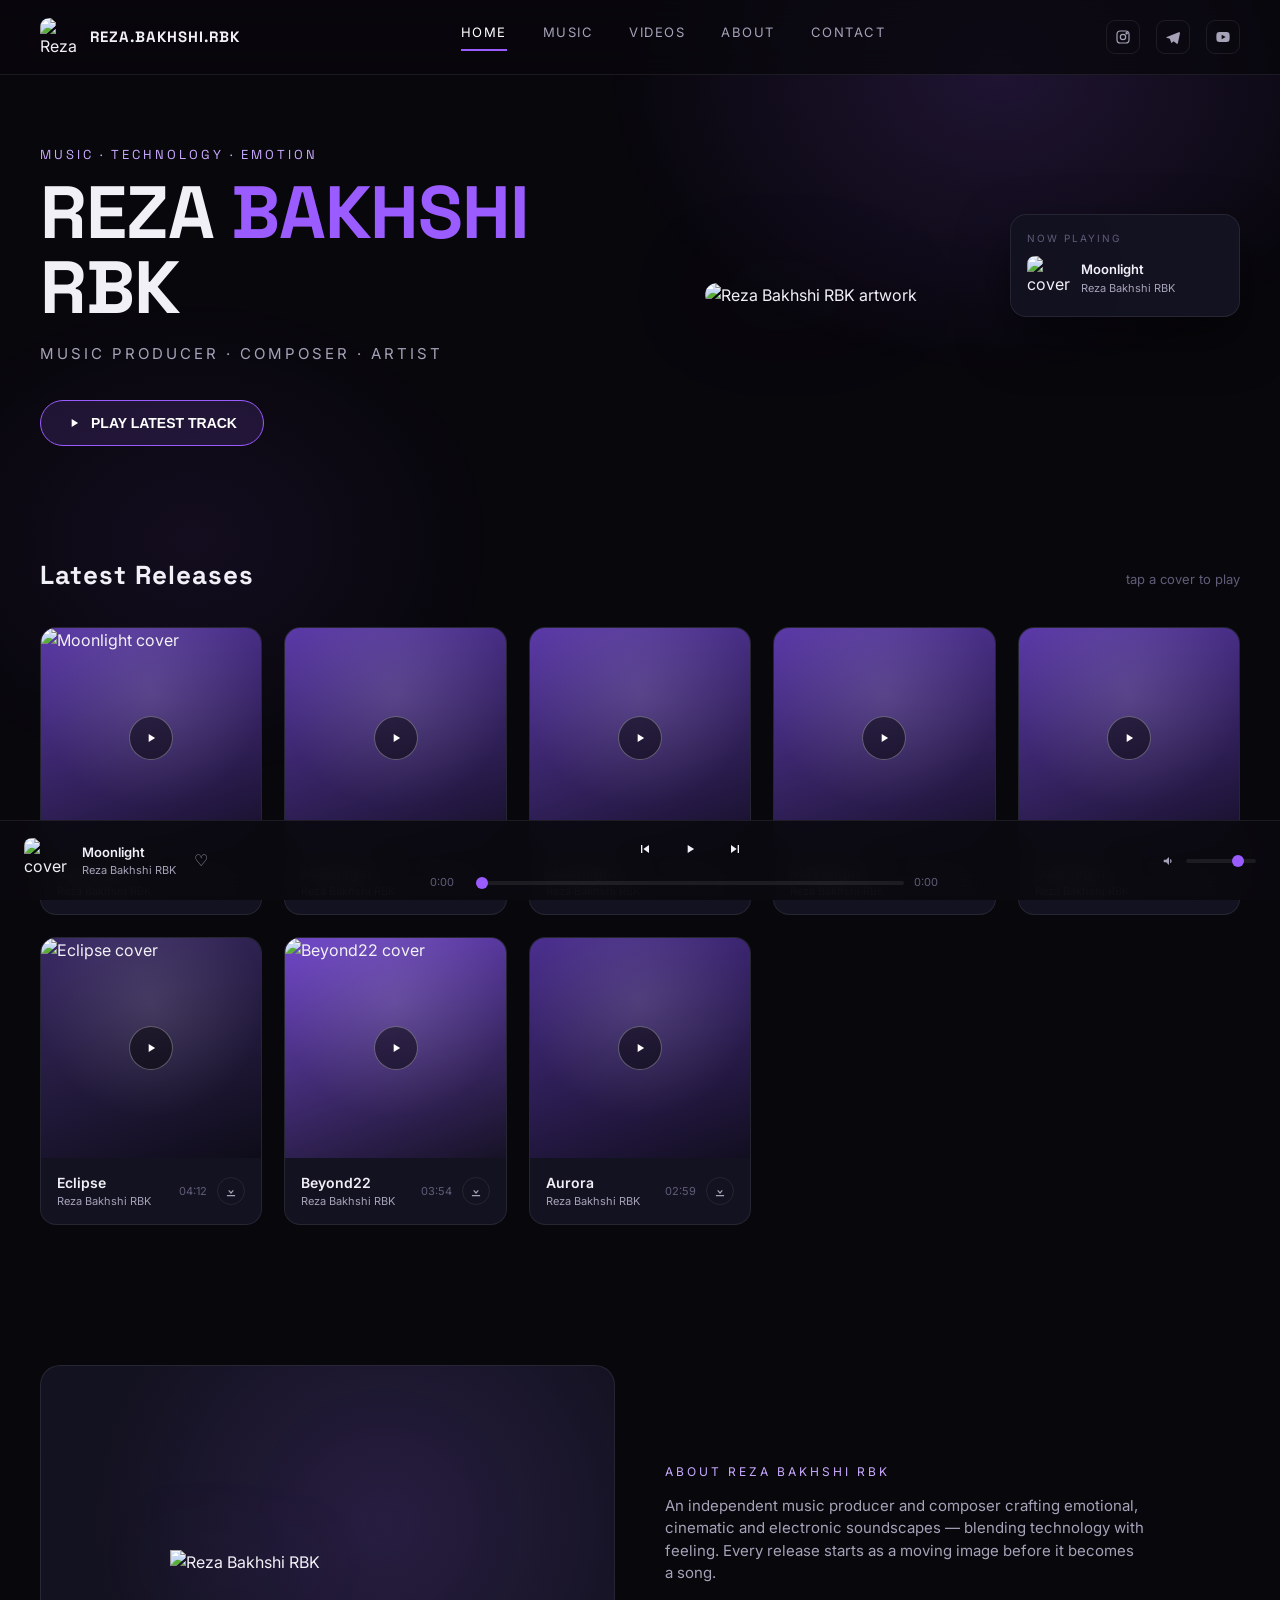
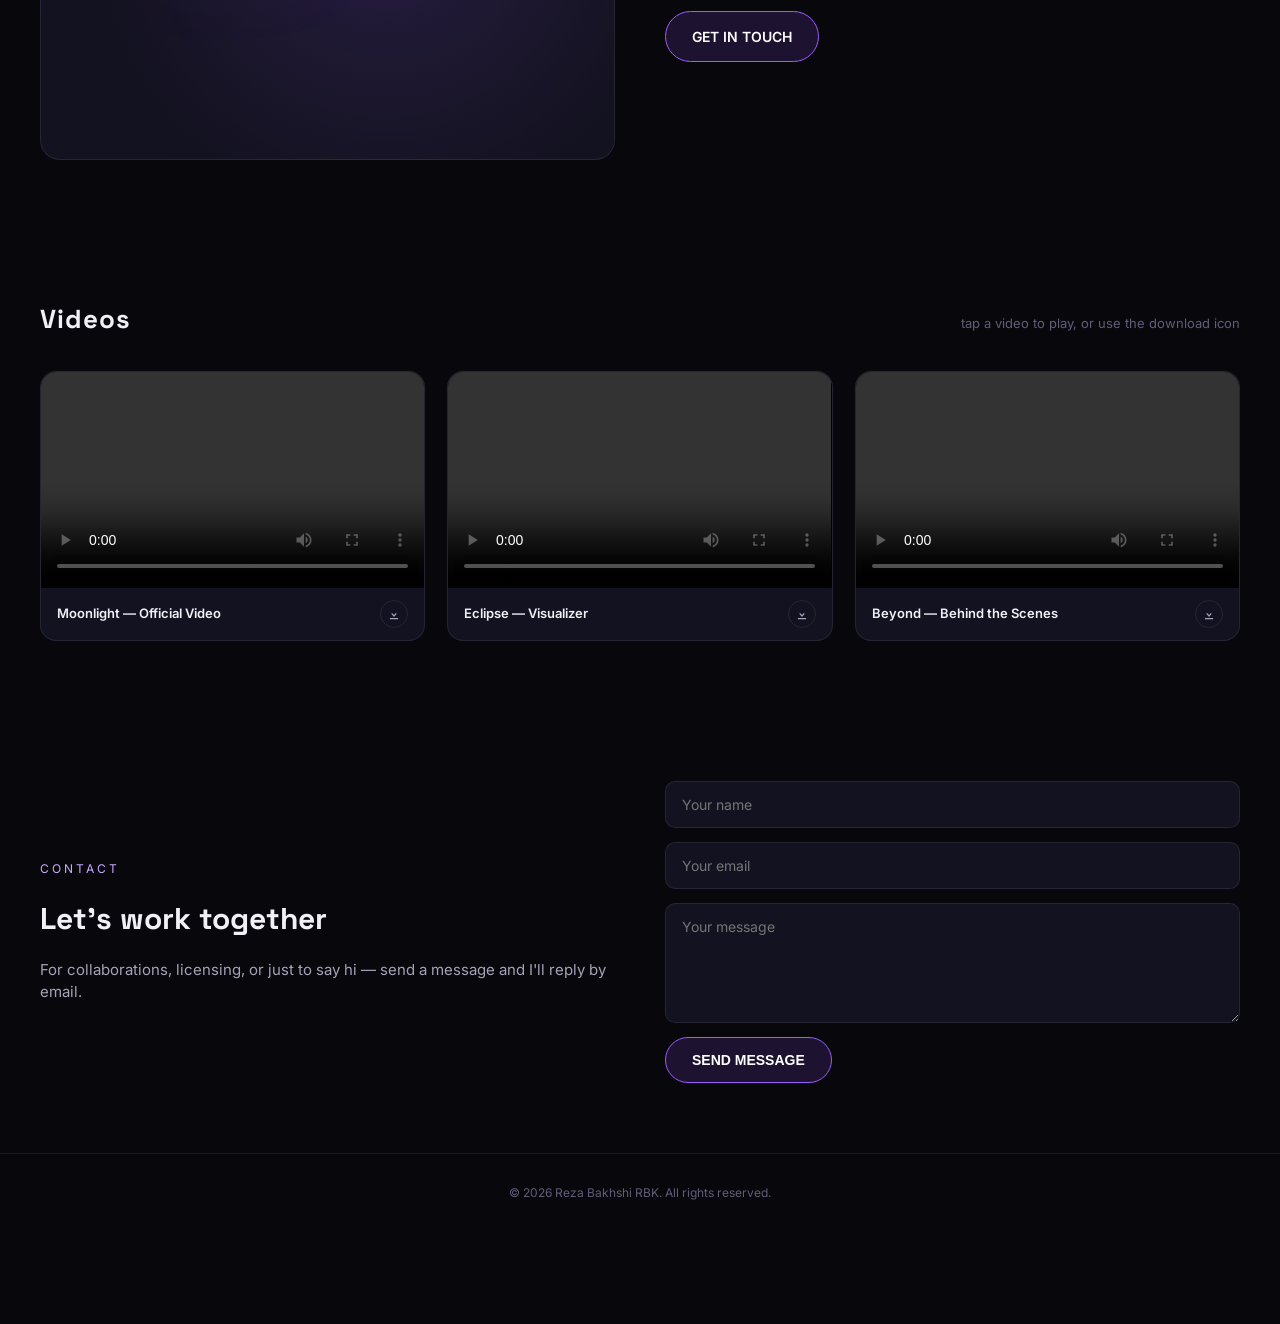
==== index.html @ dfa31e62 "Add files via upload" ====
<!DOCTYPE html>
<html lang="en">
<head>
<meta charset="UTF-8">
<meta name="viewport" content="width=device-width, initial-scale=1.0">
<title>Reza Bakhshi RBK — Music Producer</title>
<link rel="icon" href="logo.jpg">
<link rel="preconnect" href="https://fonts.googleapis.com">
<link href="https://fonts.googleapis.com/css2?family=Space+Grotesk:wght@400;500;600;700&family=Inter:wght@400;500;600&display=swap" rel="stylesheet">
<style>
  :root{
    --bg:#08070c;
    --bg-panel:#0f0e16;
    --bg-card:#131220;
    --line:rgba(255,255,255,0.08);
    --violet:#9b5cff;
    --violet-soft:#c9aaff;
    --violet-dim:rgba(155,92,255,0.15);
    --text:#f2f0f7;
    --text-dim:#a6a2b8;
    --text-faint:#615c78;
    --font-display:'Space Grotesk',sans-serif;
    --font-body:'Inter',sans-serif;
  }
  *{margin:0;padding:0;box-sizing:border-box;}
  html{scroll-behavior:smooth;}
  @media (prefers-reduced-motion: reduce){
    html{scroll-behavior:auto;}
    *{animation-duration:0.01ms !important; transition-duration:0.01ms !important;}
  }
  body{
    background:var(--bg);
    color:var(--text);
    font-family:var(--font-body);
    line-height:1.5;
    overflow-x:hidden;
    padding-bottom:92px;
  }
  a{color:inherit;text-decoration:none;}
  ::selection{background:var(--violet);color:#fff;}

  /* ambient glow background */
  .ambient{
    position:fixed;inset:0;z-index:0;pointer-events:none;
    background:
      radial-gradient(650px 500px at 78% 8%, rgba(155,92,255,0.16), transparent 60%),
      radial-gradient(500px 400px at 15% 60%, rgba(155,92,255,0.08), transparent 60%);
  }

  /* ===== NAV ===== */
  header{
    position:sticky;top:0;z-index:50;
    display:flex;align-items:center;justify-content:space-between;
    padding:18px 40px;
    background:rgba(8,7,12,0.75);
    backdrop-filter:blur(14px);
    border-bottom:1px solid var(--line);
  }
  .brand{display:flex;align-items:center;gap:12px;}
  .brand img{width:38px;height:38px;border-radius:9px;object-fit:cover;}
  .brand-name{font-family:var(--font-display);font-weight:700;letter-spacing:1px;font-size:15px;}
  nav.links{display:flex;gap:36px;}
  nav.links a{
    font-size:13px;letter-spacing:1.5px;color:var(--text-dim);
    padding-bottom:6px;border-bottom:2px solid transparent;
    transition:color .2s ease, border-color .2s ease;
  }
  nav.links a.active,nav.links a:hover{color:#fff;border-color:var(--violet);}
  .socials{display:flex;gap:16px;align-items:center;}
  .socials a{width:34px;height:34px;border:1px solid var(--line);border-radius:9px;display:flex;align-items:center;justify-content:center;color:var(--text-dim);transition:.2s;}
  .socials a:hover{color:#fff;border-color:var(--violet);background:var(--violet-dim);}
  .socials svg{width:16px;height:16px;}
  .burger{display:none;background:none;border:none;color:#fff;font-size:22px;cursor:pointer;}

  @media (max-width:900px){
    nav.links{position:fixed;top:74px;left:0;right:0;background:var(--bg-panel);flex-direction:column;gap:0;
      transform:translateY(-140%);transition:transform .3s ease;border-bottom:1px solid var(--line);}
    nav.links.open{transform:translateY(0);}
    nav.links a{padding:16px 40px;border-bottom:1px solid var(--line);width:100%;}
    .burger{display:block;}
  }

  /* ===== HERO ===== */
  .hero{
    position:relative;z-index:1;
    display:grid;grid-template-columns:1fr 1fr;gap:20px;
    padding:70px 40px 40px;
    align-items:center;
  }
  .hero-copy .eyebrow{color:var(--violet-soft);font-size:13px;letter-spacing:3px;font-family:var(--font-display);}
  .hero-copy h1{
    font-family:var(--font-display);font-weight:700;
    font-size:clamp(42px,6vw,74px);line-height:1.02;margin:10px 0 4px;
    letter-spacing:-1px;
  }
  .hero-copy h1 span{color:var(--violet);}
  .hero-copy .role{color:var(--text-dim);font-size:15px;letter-spacing:3px;margin:18px 0 34px;}
  .btn{
    display:inline-flex;align-items:center;gap:10px;
    padding:14px 26px;border-radius:999px;border:1px solid var(--violet);
    background:var(--violet-dim);color:#fff;font-weight:600;font-size:14px;
    cursor:pointer;transition:.2s;
  }
  .btn:hover{background:var(--violet);box-shadow:0 0 30px rgba(155,92,255,0.5);}
  .btn svg{width:14px;height:14px;fill:currentColor;}

  .hero-art{position:relative;display:flex;justify-content:center;align-items:center;}
  .hero-art img{
    width:min(480px,90%);border-radius:24px;filter:drop-shadow(0 0 60px rgba(155,92,255,0.25));
    animation:float 7s ease-in-out infinite;
  }
  @keyframes float{0%,100%{transform:translateY(0)}50%{transform:translateY(-14px)}}

  .now-playing{
    position:absolute;right:0;bottom:-10px;width:230px;
    background:var(--bg-card);border:1px solid var(--line);border-radius:16px;padding:16px;
    box-shadow:0 20px 50px rgba(0,0,0,0.5);
  }
  .now-playing .label{font-size:10px;letter-spacing:2px;color:var(--text-faint);margin-bottom:10px;}
  .np-row{display:flex;gap:10px;align-items:center;}
  .np-row img{width:44px;height:44px;border-radius:8px;object-fit:cover;}
  .np-title{font-size:13px;font-weight:600;}
  .np-artist{font-size:11px;color:var(--text-dim);}
  @media (max-width:900px){
    .hero{grid-template-columns:1fr;text-align:center;padding-top:40px;}
    .hero-copy .role{margin:14px auto 26px;}
    .now-playing{position:static;margin:20px auto 0;}
  }

  /* ===== SECTION HEADS ===== */
  .section{position:relative;z-index:1;padding:70px 40px;}
  .section-head{display:flex;align-items:baseline;justify-content:space-between;margin-bottom:32px;flex-wrap:wrap;gap:10px;}
  .section-head h2{font-family:var(--font-display);font-size:26px;letter-spacing:1px;}
  .section-head .sub{color:var(--text-faint);font-size:13px;}

  /* ===== RELEASES ===== */
  .track-grid{display:grid;grid-template-columns:repeat(auto-fill,minmax(220px,1fr));gap:22px;}
  .track-card{
    background:var(--bg-card);border:1px solid var(--line);border-radius:16px;overflow:hidden;
    transition:transform .25s ease,border-color .25s ease;cursor:pointer;
  }
  .track-card:hover{transform:translateY(-6px);border-color:var(--violet);}
  .track-cover{
    aspect-ratio:1/1;position:relative;display:flex;align-items:center;justify-content:center;
    background:linear-gradient(160deg,var(--cover1,#3a2a66),var(--cover2,#120f22));
  }
  .track-cover::after{content:"";position:absolute;inset:0;background:radial-gradient(circle at 50% 30%,rgba(255,255,255,0.12),transparent 60%);}
  .track-cover img{position:absolute;inset:0;width:100%;height:100%;object-fit:cover;}
  .play-dot{
    width:44px;height:44px;border-radius:50%;background:rgba(0,0,0,0.5);border:1px solid rgba(255,255,255,0.3);
    display:flex;align-items:center;justify-content:center;z-index:2;transition:.2s;
  }
  .track-card:hover .play-dot{background:var(--violet);border-color:var(--violet);}
  .play-dot svg{width:14px;height:14px;fill:#fff;}
  .track-info{padding:14px 16px;display:flex;justify-content:space-between;align-items:center;}
  .track-info .name{font-size:14px;font-weight:600;}
  .track-info .artist{font-size:11px;color:var(--text-dim);}
  .track-info .len{font-size:11px;color:var(--text-faint);}

  /* ===== ABOUT ===== */
  .about-wrap{display:grid;grid-template-columns:1fr 1fr;gap:50px;align-items:center;}
  .about-wrap .eyebrow{color:var(--violet-soft);font-size:12px;letter-spacing:3px;margin-bottom:14px;}
  .about-wrap p{color:var(--text-dim);font-size:15px;max-width:480px;margin-bottom:26px;}
  .about-art{
    aspect-ratio:16/11;border-radius:20px;
    background:radial-gradient(circle at 60% 40%,var(--violet-dim),transparent 70%),var(--bg-card);
    border:1px solid var(--line);
    display:flex;align-items:center;justify-content:center;
  }
  .about-art img{width:55%;filter:drop-shadow(0 0 40px rgba(155,92,255,0.3));}
  @media (max-width:900px){.about-wrap{grid-template-columns:1fr;}}

  /* ===== VIDEOS ===== */
  .video-grid{display:grid;grid-template-columns:repeat(auto-fill,minmax(300px,1fr));gap:22px;}
  .video-card{border:1px solid var(--line);border-radius:16px;overflow:hidden;background:var(--bg-card);}
  .video-card .frame-wrap{position:relative;aspect-ratio:16/9;background:#000;}
  .video-card video{width:100%;height:100%;display:block;}
  .video-card .vt{padding:12px 16px;font-size:13px;font-weight:600;display:flex;align-items:center;justify-content:space-between;gap:10px;}

  .dl-btn{
    flex-shrink:0;width:28px;height:28px;border-radius:50%;
    display:flex;align-items:center;justify-content:center;
    border:1px solid var(--line);color:var(--text-dim);
    transition:.2s;
  }
  .dl-btn svg{width:14px;height:14px;fill:currentColor;}
  .dl-btn:hover{color:#fff;border-color:var(--violet);background:var(--violet-dim);}

  /* ===== CONTACT ===== */
  .contact-wrap{display:grid;grid-template-columns:1fr 1fr;gap:50px;}
  .contact-wrap form{display:flex;flex-direction:column;gap:14px;}
  .contact-wrap input,.contact-wrap textarea{
    background:var(--bg-card);border:1px solid var(--line);border-radius:10px;
    padding:14px 16px;color:#fff;font-family:var(--font-body);font-size:14px;
  }
  .contact-wrap textarea{min-height:120px;resize:vertical;}
  .contact-wrap input:focus,.contact-wrap textarea:focus{outline:2px solid var(--violet);border-color:transparent;}
  .contact-side{display:flex;flex-direction:column;justify-content:center;gap:18px;}
  .contact-side .eyebrow{color:var(--violet-soft);font-size:12px;letter-spacing:3px;}
  .contact-side p{color:var(--text-dim);font-size:15px;}
  @media (max-width:900px){.contact-wrap{grid-template-columns:1fr;}}

  footer{
    position:relative;z-index:1;text-align:center;padding:30px;color:var(--text-faint);font-size:12px;
    border-top:1px solid var(--line);
  }

  /* ===== STICKY PLAYER ===== */
  .player{
    position:fixed;bottom:0;left:0;right:0;z-index:60;height:80px;
    background:rgba(10,9,15,0.9);backdrop-filter:blur(16px);
    border-top:1px solid var(--line);
    display:flex;align-items:center;gap:20px;padding:0 24px;
  }
  .player .p-track{display:flex;align-items:center;gap:12px;width:220px;flex-shrink:0;}
  .player .p-track img{width:46px;height:46px;border-radius:8px;}
  .player .p-title{font-size:13px;font-weight:600;}
  .player .p-artist{font-size:11px;color:var(--text-dim);}
  .player-heart{margin-left:6px;background:none;border:none;color:var(--text-dim);cursor:pointer;font-size:16px;}
  .player-heart.on{color:var(--violet);}

  .p-center{flex:1;display:flex;flex-direction:column;align-items:center;gap:6px;min-width:0;}
  .p-controls{display:flex;align-items:center;gap:18px;}
  .p-controls button{background:none;border:none;color:var(--text);cursor:pointer;display:flex;align-items:center;}
  .p-controls svg{width:16px;height:16px;fill:currentColor;}
  .p-play{width:38px;height:38px;border-radius:50%;background:var(--violet);display:flex;align-items:center;justify-content:center;}
  .p-play svg{width:14px;height:14px;}
  .p-seek{display:flex;align-items:center;gap:10px;width:100%;max-width:520px;}
  .p-seek span{font-size:11px;color:var(--text-faint);width:36px;}
  .p-seek input[type=range]{flex:1;}

  input[type=range]{
    -webkit-appearance:none;height:4px;background:var(--line);border-radius:2px;
  }
  input[type=range]::-webkit-slider-thumb{
    -webkit-appearance:none;width:12px;height:12px;border-radius:50%;background:var(--violet);cursor:pointer;
  }

  .p-right{display:flex;align-items:center;gap:10px;width:120px;justify-content:flex-end;flex-shrink:0;}
  .p-right svg{width:14px;height:14px;fill:var(--text-dim);}
  .p-right input[type=range]{width:70px;}

  @media (max-width:760px){
    .p-track{width:auto;}
    .p-right{display:none;}
    .p-seek{max-width:none;}
  }
</style>
</head>
<body>

<div class="ambient"></div>

<header>
  <div class="brand">
    <img src="logo.jpg" alt="Reza Bakhshi RBK logo">
    <span class="brand-name">REZA.BAKHSHI.RBK</span>
  </div>
  <nav class="links" id="navLinks">
    <a href="#home" class="active">HOME</a>
    <a href="#music">MUSIC</a>
    <a href="#videos">VIDEOS</a>
    <a href="#about">ABOUT</a>
    <a href="#contact">CONTACT</a>
  </nav>
  <div style="display:flex;align-items:center;gap:18px;">
    <div class="socials">
      <a href="https://instagram.com/reza.bakhshi.rbk" target="_blank" aria-label="Instagram">
        <svg viewBox="0 0 24 24" fill="none" stroke="currentColor" stroke-width="1.8"><rect x="3" y="3" width="18" height="18" rx="5"/><circle cx="12" cy="12" r="4"/><circle cx="17.5" cy="6.5" r="1"/></svg>
      </a>
      <a href="https://t.me/reza_bakhshi_rbk" target="_blank" aria-label="Telegram">
        <svg viewBox="0 0 24 24" fill="currentColor"><path d="M21.5 4.5 2.7 11.9c-1.1.45-1.1 1.06-.2 1.34l4.8 1.5 1.9 5.6c.2.6.6.8 1.1.4l2.6-2.2 4.7 3.5c.9.5 1.5.24 1.7-.8l3.1-14.6c.3-1.3-.5-1.9-1.4-1.6Z"/></svg>
      </a>
      <a href="https://youtube.com/@reza.bakhshi.rbk" target="_blank" aria-label="YouTube">
        <svg viewBox="0 0 24 24" fill="currentColor"><path d="M22 12s0-3.4-.4-5a3 3 0 0 0-2.1-2.1C17.9 4.5 12 4.5 12 4.5s-5.9 0-7.5.4A3 3 0 0 0 2.4 7C2 8.6 2 12 2 12s0 3.4.4 5a3 3 0 0 0 2.1 2.1c1.6.4 7.5.4 7.5.4s5.9 0 7.5-.4A3 3 0 0 0 21.6 17c.4-1.6.4-5 .4-5ZM10 15.5v-7l6 3.5Z"/></svg>
      </a>
    </div>
    <button class="burger" id="burger" aria-label="menu">☰</button>
  </div>
</header>

<section class="hero" id="home">
  <div class="hero-copy">
    <div class="eyebrow">MUSIC · TECHNOLOGY · EMOTION</div>
    <h1>REZA <span>BAKHSHI</span><br>RBK</h1>
    <div class="role">MUSIC PRODUCER · COMPOSER · ARTIST</div>
    <button class="btn" id="heroPlayBtn">
      <svg viewBox="0 0 24 24"><path d="M8 5v14l11-7z"/></svg>
      PLAY LATEST TRACK
    </button>
  </div>
  <div class="hero-art">
    <img src="logo.jpg" alt="Reza Bakhshi RBK artwork">
    <div class="now-playing">
      <div class="label">NOW PLAYING</div>
      <div class="np-row">
        <img src="logo.jpg" alt="cover">
        <div>
          <div class="np-title" id="npTitle">Moonlight</div>
          <div class="np-artist">Reza Bakhshi RBK</div>
        </div>
      </div>
    </div>
  </div>
</section>

<section class="section" id="music">
  <div class="section-head">
    <h2>Latest Releases</h2>
    <span class="sub">tap a cover to play</span>
  </div>
  <div class="track-grid" id="trackGrid"></div>
</section>

<section class="section" id="about">
  <div class="about-wrap">
    <div class="about-art"><img src="logo.jpg" alt="Reza Bakhshi RBK"></div>
    <div>
      <div class="eyebrow">ABOUT REZA BAKHSHI RBK</div>
      <p>An independent music producer and composer crafting emotional, cinematic and electronic soundscapes — blending technology with feeling. Every release starts as a moving image before it becomes a song.</p>
      <a href="#contact" class="btn">GET IN TOUCH</a>
    </div>
  </div>
</section>

<section class="section" id="videos">
  <div class="section-head">
    <h2>Videos</h2>
    <span class="sub">tap a video to play, or use the download icon</span>
  </div>
  <div class="video-grid" id="videoGrid"></div>
</section>

<section class="section" id="contact">
  <div class="contact-wrap">
    <div class="contact-side">
      <div class="eyebrow">CONTACT</div>
      <h2 style="font-family:var(--font-display);font-size:30px;">Let's work together</h2>
      <p>For collaborations, licensing, or just to say hi — send a message and I'll reply by email.</p>
    </div>
    <form action="https://formsubmit.co/YOUR-EMAIL@example.com" method="POST">
      <input type="text" name="name" placeholder="Your name" required>
      <input type="email" name="email" placeholder="Your email" required>
      <textarea name="message" placeholder="Your message" required></textarea>
      <button class="btn" type="submit" style="align-self:flex-start;">SEND MESSAGE</button>
    </form>
  </div>
</section>

<footer>© <span id="year"></span> Reza Bakhshi RBK. All rights reserved.</footer>

<!-- Sticky player -->
<div class="player">
  <div class="p-track">
    <img id="playerCover" src="logo.jpg" alt="cover">
    <div>
      <div class="p-title" id="playerTitle">Moonlight</div>
      <div class="p-artist">Reza Bakhshi RBK</div>
    </div>
    <button class="player-heart" id="heartBtn" aria-label="like">♡</button>
  </div>
  <div class="p-center">
    <div class="p-controls">
      <button id="prevBtn" aria-label="previous"><svg viewBox="0 0 24 24"><path d="M6 6h2v12H6zm3.5 6 8.5 6V6z"/></svg></button>
      <button class="p-play" id="playBtn" aria-label="play"><svg viewBox="0 0 24 24"><path d="M8 5v14l11-7z"/></svg></button>
      <button id="nextBtn" aria-label="next"><svg viewBox="0 0 24 24"><path d="M16 6h2v12h-2zM6 6l8.5 6L6 18z"/></svg></button>
    </div>
    <div class="p-seek">
      <span id="curTime">0:00</span>
      <input type="range" id="seek" value="0" min="0" max="100" step="0.1">
      <span id="durTime">0:00</span>
    </div>
  </div>
  <div class="p-right">
    <svg viewBox="0 0 24 24"><path d="M3 10v4h4l5 5V5L7 10H3zm13.5 2a4.5 4.5 0 0 0-2.5-4v8a4.5 4.5 0 0 0 2.5-4z"/></svg>
    <input type="range" id="volume" min="0" max="1" step="0.01" value="0.8">
  </div>
</div>
<audio id="audio"></audio>

<script>
document.getElementById('year').textContent = new Date().getFullYear();

/* ---- burger menu ---- */
const burger = document.getElementById('burger');
const navLinks = document.getElementById('navLinks');
burger.addEventListener('click', () => navLinks.classList.toggle('open'));
navLinks.querySelectorAll('a').forEach(a => a.addEventListener('click', () => navLinks.classList.remove('open')));

/* ---- active nav link on scroll ---- */
const sections = document.querySelectorAll('section[id]');
window.addEventListener('scroll', () => {
  let current = 'home';
  sections.forEach(sec => {
    if (window.scrollY >= sec.offsetTop - 120) current = sec.id;
  });
  navLinks.querySelectorAll('a').forEach(a => {
    a.classList.toggle('active', a.getAttribute('href') === '#' + current);
  });
});

/* =========================================================
   EDIT THIS LIST to add your own tracks.
   src: EITHER a full link (like your reza-board worker link)
   OR a relative path to a file sitting next to index.html,
   e.g. "music/moonlight.mp3" (put the actual file in a
   "music" folder beside this html file). Both work the same.
   cover: optional path to a real image for the cover, e.g.
   "covers/moonlight.jpg". Leave it out to use the color gradient.
========================================================= */
const TRACKS = [
  { title: "Moonlight", src: "music/08_Shahzadeye Beraheh pa.mp3", cover: "https://reza-board.reza-bakhshi-srbk.workers.dev/download/AgACAgQAAxkBAAOLaTEjhksjsCk5glVxAQrw31g5EfgAAhULaxtxxYlRib74xFOm1wMBAAMCAANzAAM2BA/photos/file_162.jpg", cover1:"#5b3aa8", cover2:"#150f27", duration: "03:28" },{ title: "Moonlight", src: "music/08_Shahzadeye Beraheh pa.mp3", cover: "", cover1:"#5b3aa8", cover2:"#150f27", duration: "03:28" },
	{ title: "Moonlight", src: "music/08_Shahzadeye Beraheh pa.mp3", cover: "", cover1:"#5b3aa8", cover2:"#150f27", duration: "03:28" },
	{ title: "Moonlight", src: "music/08_Shahzadeye Beraheh pa.mp3", cover: "", cover1:"#5b3aa8", cover2:"#150f27", duration: "03:28" },
	{ title: "Moonlight", src: "music/08_Shahzadeye Beraheh pa.mp3", cover: "", cover1:"#5b3aa8", cover2:"#150f27", duration: "03:28" },
  { title: "Eclipse",   src: "https://reza-board.reza-bakhshi-srbk.workers.dev/download/CQACAgQAAxkBAAPHanLqb-81w_DU-UYQrzu7ftMuedgAAi4LAAKozs1QsJvg3gP4tQo9BA/music/file_240.mp3", cover: "https://search.eitaa.com/?url=https://reza-board.reza-bakhshi-srbk.workers.dev/download/AgACAgQAAxkBAAPLanLyzLfapyzhZgE_pXgJBJXDc2sAAukOaxtkY5lTQqHhj1cFJb0BAAMCAAN4AAM9BA/photos/file_245.jpg", cover1:"#3a2a66", cover2:"#0e0c19", duration: "04:12" },
  { title: "Beyond22",    src: "music/08_Shahzadeye Beraheh pa.mp3", cover: "https://reza-board.reza-bakhshi-srbk.workers.dev/download/AgACAgQAAxkBAAOLaTEjhksjsCk5glVxAQrw31g5EfgAAhULaxtxxYlRib74xFOm1wMBAAMCAANzAAM2BA/photos/file_162.jpg", cover1:"#7047c9", cover2:"#171226", duration: "03:54" },
  { title: "Aurora",    src: "", cover: "", cover1:"#4b2f8f", cover2:"#120e20", duration: "02:59" }
];

/* =========================================================
   EDIT THIS LIST to add your own videos.
   src: EITHER a full link (like your reza-board worker link)
   OR a relative path to a file sitting next to index.html,
   e.g. "videos/moonlight.mp4" (put the actual file in a
   "videos" folder beside this html file). Both work the same.
========================================================= */
const VIDEOS = [
  { title: "Moonlight — Official Video", src: "https://reza-board.reza-bakhshi-srbk.workers.dev/download/BAACAgQAAxkBAAPJanLq_md-qObN8ifFPvADmZO3hKoAAr0LAAJlzXxTrU8jU9wDOmg9BA/videos/file_242.mp4" },
  { title: "Eclipse — Visualizer", src: "" },
  { title: "Beyond — Behind the Scenes", src: "" }
];

/* ---- render track grid ---- */
const trackGrid = document.getElementById('trackGrid');
TRACKS.forEach((t, i) => {
  const card = document.createElement('div');
  card.className = 'track-card';
  card.style.setProperty('--cover1', t.cover1);
  card.style.setProperty('--cover2', t.cover2);
  card.innerHTML = `
    <div class="track-cover">
      ${t.cover ? `<img src="${t.cover}" alt="${t.title} cover">` : ''}
      <div class="play-dot"><svg viewBox="0 0 24 24"><path d="M8 5v14l11-7z"/></svg></div>
    </div>
    <div class="track-info">
      <div>
        <div class="name">${t.title}</div>
        <div class="artist">Reza Bakhshi RBK</div>
      </div>
      <div style="display:flex;align-items:center;gap:10px;">
        <div class="len">${t.duration}</div>
        <a class="dl-btn" href="${t.src}" download title="Download" aria-label="Download ${t.title}">
          <svg viewBox="0 0 24 24"><path d="M12 3v10.6l3.3-3.3 1.4 1.4L12 17l-4.7-5.3 1.4-1.4 3.3 3.3V3zM5 19h14v2H5z"/></svg>
        </a>
      </div>
    </div>`;
  card.querySelector('.track-cover').addEventListener('click', () => playTrack(i));
  card.querySelector('.dl-btn').addEventListener('click', e => e.stopPropagation());
  trackGrid.appendChild(card);
});

/* ---- render video grid ---- */
const videoGrid = document.getElementById('videoGrid');
VIDEOS.forEach(v => {
  const card = document.createElement('div');
  card.className = 'video-card';
  card.innerHTML = `
    <div class="frame-wrap">
      <video src="${v.src}" controls preload="metadata"></video>
    </div>
    <div class="vt">
      <span>${v.title}</span>
      <a class="dl-btn" href="${v.src}" download title="Download" aria-label="Download ${v.title}">
        <svg viewBox="0 0 24 24"><path d="M12 3v10.6l3.3-3.3 1.4 1.4L12 17l-4.7-5.3 1.4-1.4 3.3 3.3V3zM5 19h14v2H5z"/></svg>
      </a>
    </div>`;
  videoGrid.appendChild(card);
});

/* ---- player logic ---- */
const audio = document.getElementById('audio');
const playBtn = document.getElementById('playBtn');
const heroPlayBtn = document.getElementById('heroPlayBtn');
const seek = document.getElementById('seek');
const curTime = document.getElementById('curTime');
const durTime = document.getElementById('durTime');
const volume = document.getElementById('volume');
const heartBtn = document.getElementById('heartBtn');
let current = 0;
let liked = false;

function fmt(s){
  if (!isFinite(s)) return "0:00";
  const m = Math.floor(s/60), sec = Math.floor(s%60);
  return m + ":" + String(sec).padStart(2,'0');
}

function playTrack(i){
  current = i;
  const t = TRACKS[i];
  document.getElementById('playerTitle').textContent = t.title;
  document.getElementById('npTitle').textContent = t.title;
  if (t.src){
    audio.src = t.src;
    audio.play().catch(()=>{});
    setPlayIcon(true);
  } else {
    setPlayIcon(false);
    alert("این آهنگ هنوز فایل ندارد. یک فایل mp3 به پوشه tracks اضافه کن و مسیرش را در لیست TRACKS داخل کد بنویس.");
  }
}

function setPlayIcon(isPlaying){
  playBtn.innerHTML = isPlaying
    ? '<svg viewBox="0 0 24 24"><path d="M6 5h4v14H6zm8 0h4v14h-4z"/></svg>'
    : '<svg viewBox="0 0 24 24"><path d="M8 5v14l11-7z"/></svg>';
}

playBtn.addEventListener('click', () => {
  if (!audio.src){ playTrack(current); return; }
  if (audio.paused){ audio.play(); setPlayIcon(true); }
  else { audio.pause(); setPlayIcon(false); }
});

heroPlayBtn.addEventListener('click', () => playTrack(0));

document.getElementById('nextBtn').addEventListener('click', () => playTrack((current+1) % TRACKS.length));
document.getElementById('prevBtn').addEventListener('click', () => playTrack((current-1+TRACKS.length) % TRACKS.length));

audio.addEventListener('timeupdate', () => {
  if (!audio.duration) return;
  seek.value = (audio.currentTime / audio.duration) * 100;
  curTime.textContent = fmt(audio.currentTime);
  durTime.textContent = fmt(audio.duration);
});
seek.addEventListener('input', () => {
  if (audio.duration) audio.currentTime = (seek.value/100) * audio.duration;
});
volume.addEventListener('input', () => audio.volume = volume.value);
audio.volume = 0.8;

heartBtn.addEventListener('click', () => {
  liked = !liked;
  heartBtn.textContent = liked ? '♥' : '♡';
  heartBtn.classList.toggle('on', liked);
});
</script>
</body>
</html>
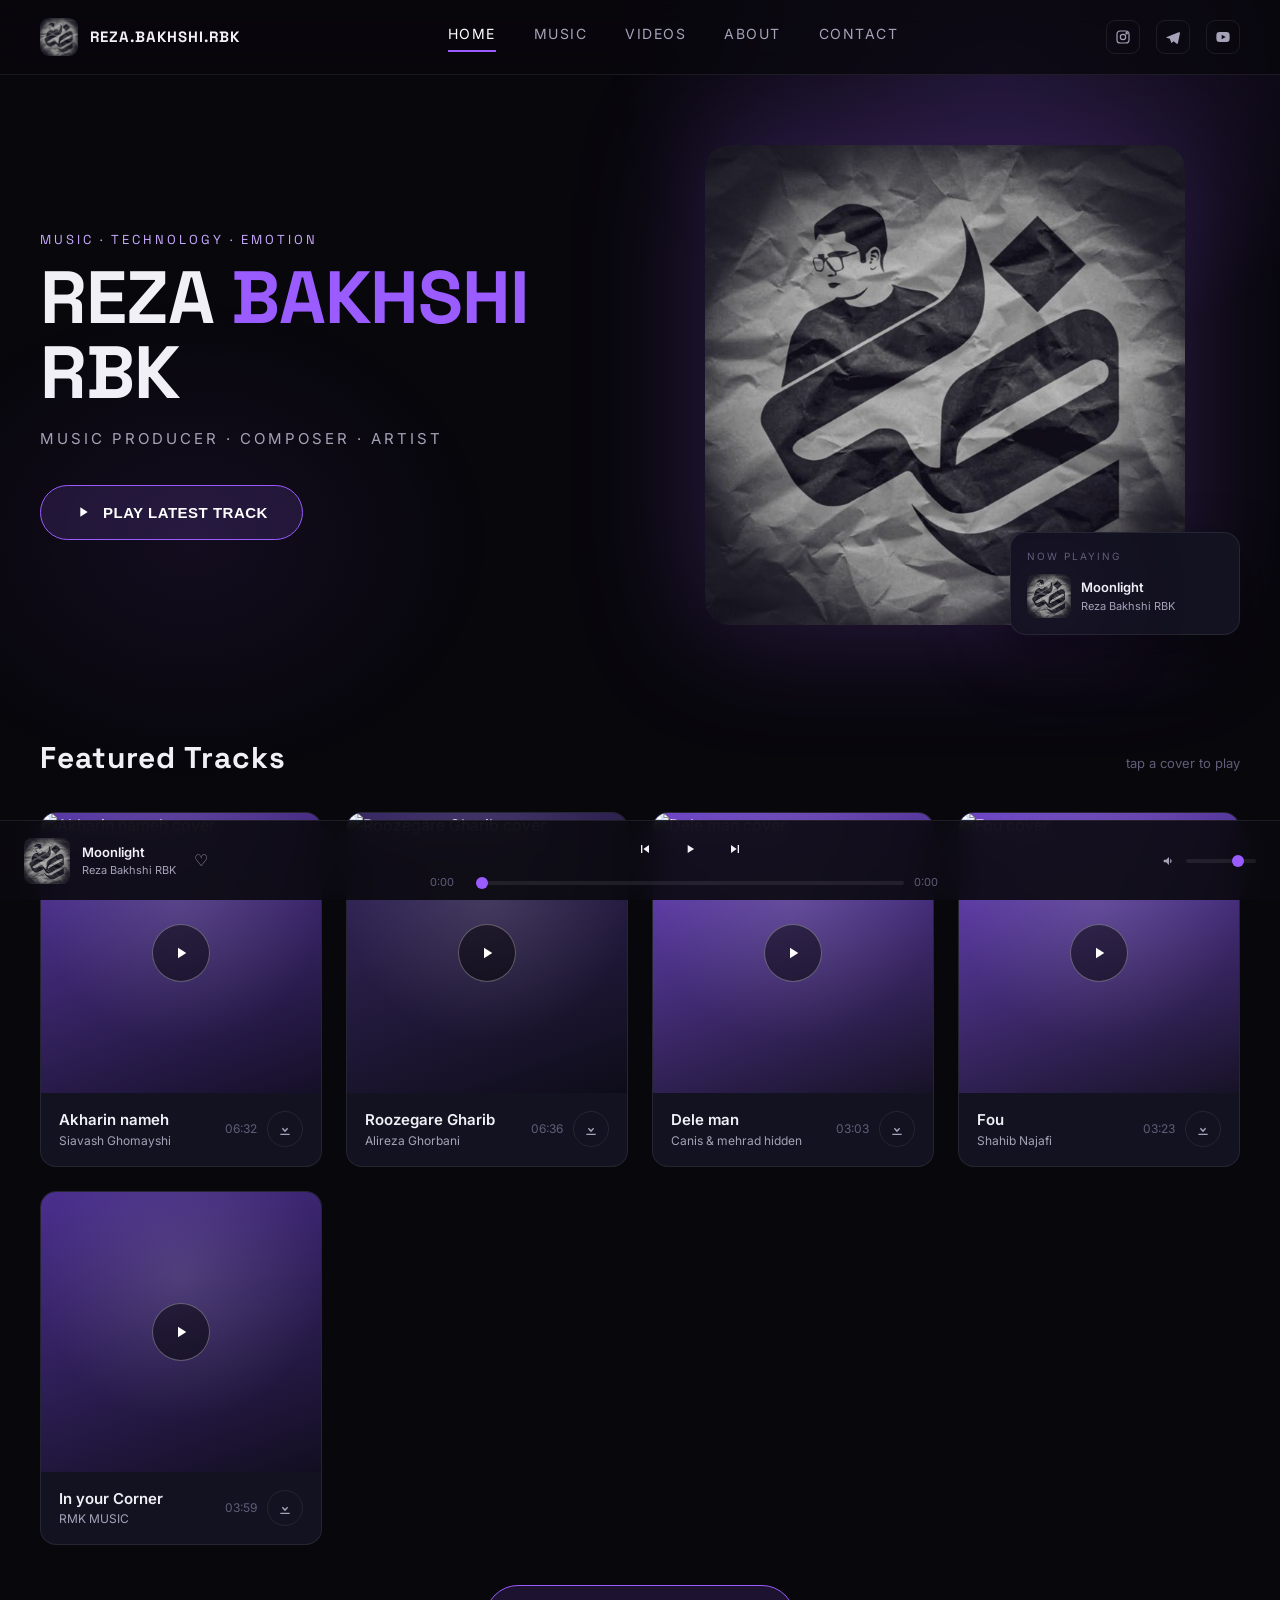
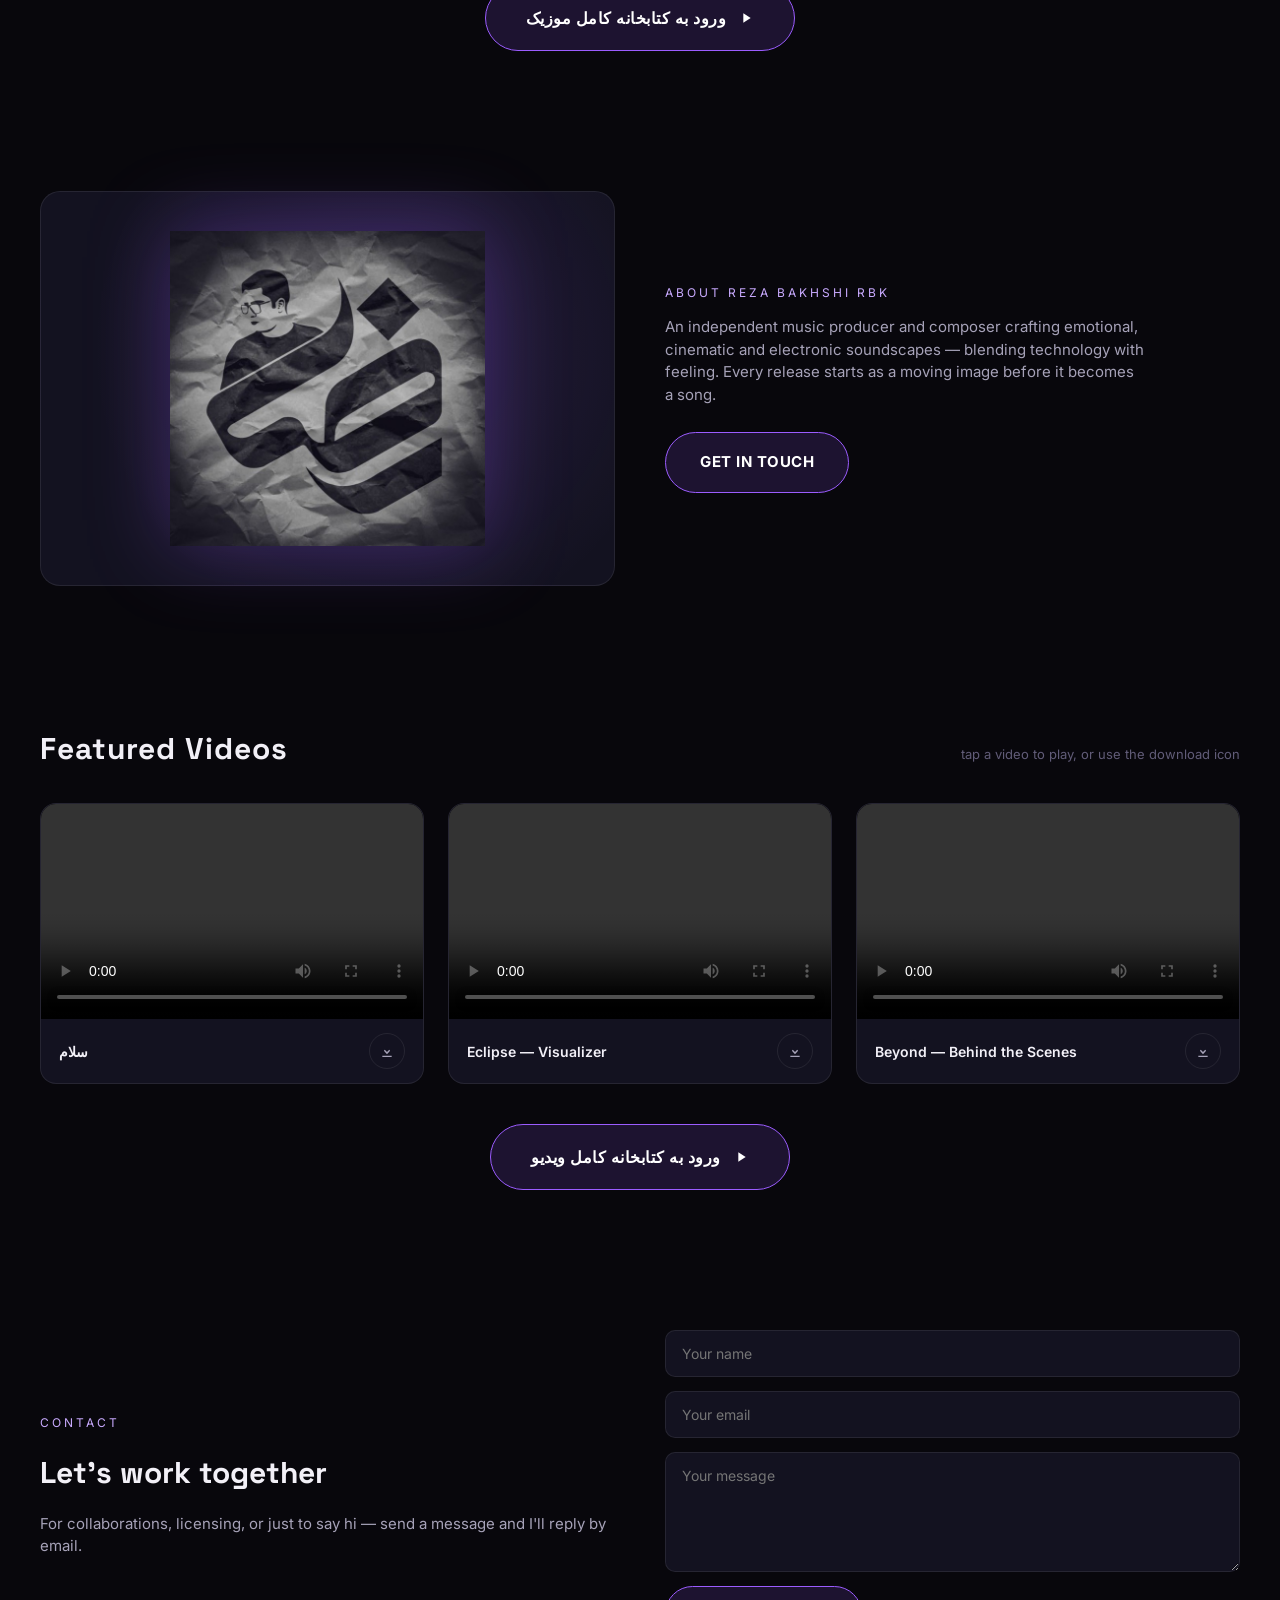
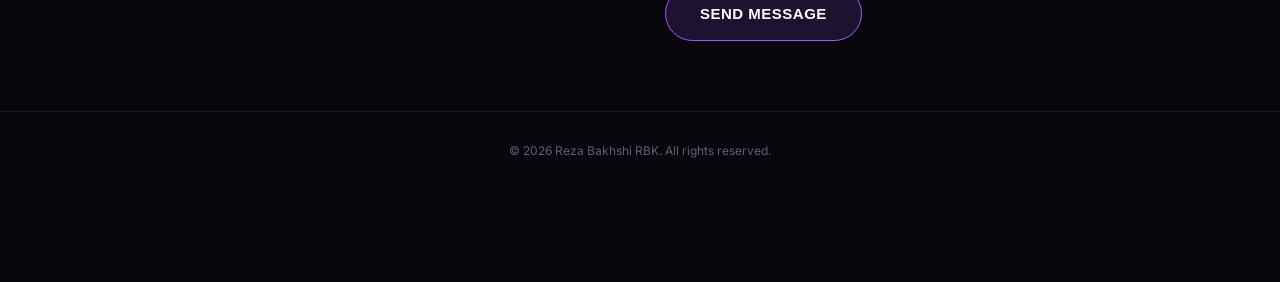
==== commit 6a87a8d0: "Add files via upload" ====
--- a/index.html
+++ b/index.html
@@ -5,247 +5,9 @@
 <meta name="viewport" content="width=device-width, initial-scale=1.0">
 <title>Reza Bakhshi RBK — Music Producer</title>
 <link rel="icon" href="logo.jpg">
+<link rel="stylesheet" href="style.css">
 <link rel="preconnect" href="https://fonts.googleapis.com">
 <link href="https://fonts.googleapis.com/css2?family=Space+Grotesk:wght@400;500;600;700&family=Inter:wght@400;500;600&display=swap" rel="stylesheet">
-<style>
-  :root{
-    --bg:#08070c;
-    --bg-panel:#0f0e16;
-    --bg-card:#131220;
-    --line:rgba(255,255,255,0.08);
-    --violet:#9b5cff;
-    --violet-soft:#c9aaff;
-    --violet-dim:rgba(155,92,255,0.15);
-    --text:#f2f0f7;
-    --text-dim:#a6a2b8;
-    --text-faint:#615c78;
-    --font-display:'Space Grotesk',sans-serif;
-    --font-body:'Inter',sans-serif;
-  }
-  *{margin:0;padding:0;box-sizing:border-box;}
-  html{scroll-behavior:smooth;}
-  @media (prefers-reduced-motion: reduce){
-    html{scroll-behavior:auto;}
-    *{animation-duration:0.01ms !important; transition-duration:0.01ms !important;}
-  }
-  body{
-    background:var(--bg);
-    color:var(--text);
-    font-family:var(--font-body);
-    line-height:1.5;
-    overflow-x:hidden;
-    padding-bottom:92px;
-  }
-  a{color:inherit;text-decoration:none;}
-  ::selection{background:var(--violet);color:#fff;}
-
-  /* ambient glow background */
-  .ambient{
-    position:fixed;inset:0;z-index:0;pointer-events:none;
-    background:
-      radial-gradient(650px 500px at 78% 8%, rgba(155,92,255,0.16), transparent 60%),
-      radial-gradient(500px 400px at 15% 60%, rgba(155,92,255,0.08), transparent 60%);
-  }
-
-  /* ===== NAV ===== */
-  header{
-    position:sticky;top:0;z-index:50;
-    display:flex;align-items:center;justify-content:space-between;
-    padding:18px 40px;
-    background:rgba(8,7,12,0.75);
-    backdrop-filter:blur(14px);
-    border-bottom:1px solid var(--line);
-  }
-  .brand{display:flex;align-items:center;gap:12px;}
-  .brand img{width:38px;height:38px;border-radius:9px;object-fit:cover;}
-  .brand-name{font-family:var(--font-display);font-weight:700;letter-spacing:1px;font-size:15px;}
-  nav.links{display:flex;gap:36px;}
-  nav.links a{
-    font-size:13px;letter-spacing:1.5px;color:var(--text-dim);
-    padding-bottom:6px;border-bottom:2px solid transparent;
-    transition:color .2s ease, border-color .2s ease;
-  }
-  nav.links a.active,nav.links a:hover{color:#fff;border-color:var(--violet);}
-  .socials{display:flex;gap:16px;align-items:center;}
-  .socials a{width:34px;height:34px;border:1px solid var(--line);border-radius:9px;display:flex;align-items:center;justify-content:center;color:var(--text-dim);transition:.2s;}
-  .socials a:hover{color:#fff;border-color:var(--violet);background:var(--violet-dim);}
-  .socials svg{width:16px;height:16px;}
-  .burger{display:none;background:none;border:none;color:#fff;font-size:22px;cursor:pointer;}
-
-  @media (max-width:900px){
-    nav.links{position:fixed;top:74px;left:0;right:0;background:var(--bg-panel);flex-direction:column;gap:0;
-      transform:translateY(-140%);transition:transform .3s ease;border-bottom:1px solid var(--line);}
-    nav.links.open{transform:translateY(0);}
-    nav.links a{padding:16px 40px;border-bottom:1px solid var(--line);width:100%;}
-    .burger{display:block;}
-  }
-
-  /* ===== HERO ===== */
-  .hero{
-    position:relative;z-index:1;
-    display:grid;grid-template-columns:1fr 1fr;gap:20px;
-    padding:70px 40px 40px;
-    align-items:center;
-  }
-  .hero-copy .eyebrow{color:var(--violet-soft);font-size:13px;letter-spacing:3px;font-family:var(--font-display);}
-  .hero-copy h1{
-    font-family:var(--font-display);font-weight:700;
-    font-size:clamp(42px,6vw,74px);line-height:1.02;margin:10px 0 4px;
-    letter-spacing:-1px;
-  }
-  .hero-copy h1 span{color:var(--violet);}
-  .hero-copy .role{color:var(--text-dim);font-size:15px;letter-spacing:3px;margin:18px 0 34px;}
-  .btn{
-    display:inline-flex;align-items:center;gap:10px;
-    padding:14px 26px;border-radius:999px;border:1px solid var(--violet);
-    background:var(--violet-dim);color:#fff;font-weight:600;font-size:14px;
-    cursor:pointer;transition:.2s;
-  }
-  .btn:hover{background:var(--violet);box-shadow:0 0 30px rgba(155,92,255,0.5);}
-  .btn svg{width:14px;height:14px;fill:currentColor;}
-
-  .hero-art{position:relative;display:flex;justify-content:center;align-items:center;}
-  .hero-art img{
-    width:min(480px,90%);border-radius:24px;filter:drop-shadow(0 0 60px rgba(155,92,255,0.25));
-    animation:float 7s ease-in-out infinite;
-  }
-  @keyframes float{0%,100%{transform:translateY(0)}50%{transform:translateY(-14px)}}
-
-  .now-playing{
-    position:absolute;right:0;bottom:-10px;width:230px;
-    background:var(--bg-card);border:1px solid var(--line);border-radius:16px;padding:16px;
-    box-shadow:0 20px 50px rgba(0,0,0,0.5);
-  }
-  .now-playing .label{font-size:10px;letter-spacing:2px;color:var(--text-faint);margin-bottom:10px;}
-  .np-row{display:flex;gap:10px;align-items:center;}
-  .np-row img{width:44px;height:44px;border-radius:8px;object-fit:cover;}
-  .np-title{font-size:13px;font-weight:600;}
-  .np-artist{font-size:11px;color:var(--text-dim);}
-  @media (max-width:900px){
-    .hero{grid-template-columns:1fr;text-align:center;padding-top:40px;}
-    .hero-copy .role{margin:14px auto 26px;}
-    .now-playing{position:static;margin:20px auto 0;}
-  }
-
-  /* ===== SECTION HEADS ===== */
-  .section{position:relative;z-index:1;padding:70px 40px;}
-  .section-head{display:flex;align-items:baseline;justify-content:space-between;margin-bottom:32px;flex-wrap:wrap;gap:10px;}
-  .section-head h2{font-family:var(--font-display);font-size:26px;letter-spacing:1px;}
-  .section-head .sub{color:var(--text-faint);font-size:13px;}
-
-  /* ===== RELEASES ===== */
-  .track-grid{display:grid;grid-template-columns:repeat(auto-fill,minmax(220px,1fr));gap:22px;}
-  .track-card{
-    background:var(--bg-card);border:1px solid var(--line);border-radius:16px;overflow:hidden;
-    transition:transform .25s ease,border-color .25s ease;cursor:pointer;
-  }
-  .track-card:hover{transform:translateY(-6px);border-color:var(--violet);}
-  .track-cover{
-    aspect-ratio:1/1;position:relative;display:flex;align-items:center;justify-content:center;
-    background:linear-gradient(160deg,var(--cover1,#3a2a66),var(--cover2,#120f22));
-  }
-  .track-cover::after{content:"";position:absolute;inset:0;background:radial-gradient(circle at 50% 30%,rgba(255,255,255,0.12),transparent 60%);}
-  .track-cover img{position:absolute;inset:0;width:100%;height:100%;object-fit:cover;}
-  .play-dot{
-    width:44px;height:44px;border-radius:50%;background:rgba(0,0,0,0.5);border:1px solid rgba(255,255,255,0.3);
-    display:flex;align-items:center;justify-content:center;z-index:2;transition:.2s;
-  }
-  .track-card:hover .play-dot{background:var(--violet);border-color:var(--violet);}
-  .play-dot svg{width:14px;height:14px;fill:#fff;}
-  .track-info{padding:14px 16px;display:flex;justify-content:space-between;align-items:center;}
-  .track-info .name{font-size:14px;font-weight:600;}
-  .track-info .artist{font-size:11px;color:var(--text-dim);}
-  .track-info .len{font-size:11px;color:var(--text-faint);}
-
-  /* ===== ABOUT ===== */
-  .about-wrap{display:grid;grid-template-columns:1fr 1fr;gap:50px;align-items:center;}
-  .about-wrap .eyebrow{color:var(--violet-soft);font-size:12px;letter-spacing:3px;margin-bottom:14px;}
-  .about-wrap p{color:var(--text-dim);font-size:15px;max-width:480px;margin-bottom:26px;}
-  .about-art{
-    aspect-ratio:16/11;border-radius:20px;
-    background:radial-gradient(circle at 60% 40%,var(--violet-dim),transparent 70%),var(--bg-card);
-    border:1px solid var(--line);
-    display:flex;align-items:center;justify-content:center;
-  }
-  .about-art img{width:55%;filter:drop-shadow(0 0 40px rgba(155,92,255,0.3));}
-  @media (max-width:900px){.about-wrap{grid-template-columns:1fr;}}
-
-  /* ===== VIDEOS ===== */
-  .video-grid{display:grid;grid-template-columns:repeat(auto-fill,minmax(300px,1fr));gap:22px;}
-  .video-card{border:1px solid var(--line);border-radius:16px;overflow:hidden;background:var(--bg-card);}
-  .video-card .frame-wrap{position:relative;aspect-ratio:16/9;background:#000;}
-  .video-card video{width:100%;height:100%;display:block;}
-  .video-card .vt{padding:12px 16px;font-size:13px;font-weight:600;display:flex;align-items:center;justify-content:space-between;gap:10px;}
-
-  .dl-btn{
-    flex-shrink:0;width:28px;height:28px;border-radius:50%;
-    display:flex;align-items:center;justify-content:center;
-    border:1px solid var(--line);color:var(--text-dim);
-    transition:.2s;
-  }
-  .dl-btn svg{width:14px;height:14px;fill:currentColor;}
-  .dl-btn:hover{color:#fff;border-color:var(--violet);background:var(--violet-dim);}
-
-  /* ===== CONTACT ===== */
-  .contact-wrap{display:grid;grid-template-columns:1fr 1fr;gap:50px;}
-  .contact-wrap form{display:flex;flex-direction:column;gap:14px;}
-  .contact-wrap input,.contact-wrap textarea{
-    background:var(--bg-card);border:1px solid var(--line);border-radius:10px;
-    padding:14px 16px;color:#fff;font-family:var(--font-body);font-size:14px;
-  }
-  .contact-wrap textarea{min-height:120px;resize:vertical;}
-  .contact-wrap input:focus,.contact-wrap textarea:focus{outline:2px solid var(--violet);border-color:transparent;}
-  .contact-side{display:flex;flex-direction:column;justify-content:center;gap:18px;}
-  .contact-side .eyebrow{color:var(--violet-soft);font-size:12px;letter-spacing:3px;}
-  .contact-side p{color:var(--text-dim);font-size:15px;}
-  @media (max-width:900px){.contact-wrap{grid-template-columns:1fr;}}
-
-  footer{
-    position:relative;z-index:1;text-align:center;padding:30px;color:var(--text-faint);font-size:12px;
-    border-top:1px solid var(--line);
-  }
-
-  /* ===== STICKY PLAYER ===== */
-  .player{
-    position:fixed;bottom:0;left:0;right:0;z-index:60;height:80px;
-    background:rgba(10,9,15,0.9);backdrop-filter:blur(16px);
-    border-top:1px solid var(--line);
-    display:flex;align-items:center;gap:20px;padding:0 24px;
-  }
-  .player .p-track{display:flex;align-items:center;gap:12px;width:220px;flex-shrink:0;}
-  .player .p-track img{width:46px;height:46px;border-radius:8px;}
-  .player .p-title{font-size:13px;font-weight:600;}
-  .player .p-artist{font-size:11px;color:var(--text-dim);}
-  .player-heart{margin-left:6px;background:none;border:none;color:var(--text-dim);cursor:pointer;font-size:16px;}
-  .player-heart.on{color:var(--violet);}
-
-  .p-center{flex:1;display:flex;flex-direction:column;align-items:center;gap:6px;min-width:0;}
-  .p-controls{display:flex;align-items:center;gap:18px;}
-  .p-controls button{background:none;border:none;color:var(--text);cursor:pointer;display:flex;align-items:center;}
-  .p-controls svg{width:16px;height:16px;fill:currentColor;}
-  .p-play{width:38px;height:38px;border-radius:50%;background:var(--violet);display:flex;align-items:center;justify-content:center;}
-  .p-play svg{width:14px;height:14px;}
-  .p-seek{display:flex;align-items:center;gap:10px;width:100%;max-width:520px;}
-  .p-seek span{font-size:11px;color:var(--text-faint);width:36px;}
-  .p-seek input[type=range]{flex:1;}
-
-  input[type=range]{
-    -webkit-appearance:none;height:4px;background:var(--line);border-radius:2px;
-  }
-  input[type=range]::-webkit-slider-thumb{
-    -webkit-appearance:none;width:12px;height:12px;border-radius:50%;background:var(--violet);cursor:pointer;
-  }
-
-  .p-right{display:flex;align-items:center;gap:10px;width:120px;justify-content:flex-end;flex-shrink:0;}
-  .p-right svg{width:14px;height:14px;fill:var(--text-dim);}
-  .p-right input[type=range]{width:70px;}
-
-  @media (max-width:760px){
-    .p-track{width:auto;}
-    .p-right{display:none;}
-    .p-seek{max-width:none;}
-  }
-</style>
 </head>
 <body>
 
@@ -258,10 +20,21 @@
   </div>
   <nav class="links" id="navLinks">
     <a href="#home" class="active">HOME</a>
-    <a href="#music">MUSIC</a>
-    <a href="#videos">VIDEOS</a>
+    <a href="music.html">MUSIC</a>
+    <a href="videos.html">VIDEOS</a>
     <a href="#about">ABOUT</a>
     <a href="#contact">CONTACT</a>
+    <div class="mobile-socials">
+      <a href="https://instagram.com/reza.bakhshi.rbk" target="_blank" aria-label="Instagram">
+        <svg viewBox="0 0 24 24" fill="none" stroke="currentColor" stroke-width="1.8" width="20" height="20"><rect x="3" y="3" width="18" height="18" rx="5"/><circle cx="12" cy="12" r="4"/><circle cx="17.5" cy="6.5" r="1"/></svg>
+      </a>
+      <a href="https://t.me/reza_bakhshi_rbk" target="_blank" aria-label="Telegram">
+        <svg viewBox="0 0 24 24" fill="currentColor" width="20" height="20"><path d="M21.5 4.5 2.7 11.9c-1.1.45-1.1 1.06-.2 1.34l4.8 1.5 1.9 5.6c.2.6.6.8 1.1.4l2.6-2.2 4.7 3.5c.9.5 1.5.24 1.7-.8l3.1-14.6c.3-1.3-.5-1.9-1.4-1.6Z"/></svg>
+      </a>
+      <a href="https://youtube.com/@reza.bakhshi.rbk" target="_blank" aria-label="YouTube">
+        <svg viewBox="0 0 24 24" fill="currentColor" width="20" height="20"><path d="M22 12s0-3.4-.4-5a3 3 0 0 0-2.1-2.1C17.9 4.5 12 4.5 12 4.5s-5.9 0-7.5.4A3 3 0 0 0 2.4 7C2 8.6 2 12 2 12s0 3.4.4 5a3 3 0 0 0 2.1 2.1c1.6.4 7.5.4 7.5.4s5.9 0 7.5-.4A3 3 0 0 0 21.6 17c.4-1.6.4-5 .4-5ZM10 15.5v-7l6 3.5Z"/></svg>
+      </a>
+    </div>
   </nav>
   <div style="display:flex;align-items:center;gap:18px;">
     <div class="socials">
@@ -297,7 +70,7 @@
         <img src="logo.jpg" alt="cover">
         <div>
           <div class="np-title" id="npTitle">Moonlight</div>
-          <div class="np-artist">Reza Bakhshi RBK</div>
+          <div class="np-artist" id="npArtist">Reza Bakhshi RBK</div>
         </div>
       </div>
     </div>
@@ -306,10 +79,16 @@
 
 <section class="section" id="music">
   <div class="section-head">
-    <h2>Latest Releases</h2>
+    <h2>Featured Tracks</h2>
     <span class="sub">tap a cover to play</span>
   </div>
   <div class="track-grid" id="trackGrid"></div>
+  <div class="section-footer">
+    <a href="music.html" class="btn btn-lg">
+      ورود به کتابخانه کامل موزیک
+      <svg viewBox="0 0 24 24"><path d="M8 5v14l11-7z"/></svg>
+    </a>
+  </div>
 </section>
 
 <section class="section" id="about">
@@ -325,10 +104,16 @@
 
 <section class="section" id="videos">
   <div class="section-head">
-    <h2>Videos</h2>
+    <h2>Featured Videos</h2>
     <span class="sub">tap a video to play, or use the download icon</span>
   </div>
   <div class="video-grid" id="videoGrid"></div>
+  <div class="section-footer">
+    <a href="videos.html" class="btn btn-lg">
+      ورود به کتابخانه کامل ویدیو
+      <svg viewBox="0 0 24 24"><path d="M8 5v14l11-7z"/></svg>
+    </a>
+  </div>
 </section>
 
 <section class="section" id="contact">
@@ -355,7 +140,7 @@
     <img id="playerCover" src="logo.jpg" alt="cover">
     <div>
       <div class="p-title" id="playerTitle">Moonlight</div>
-      <div class="p-artist">Reza Bakhshi RBK</div>
+      <div class="p-artist" id="playerArtist">Reza Bakhshi RBK</div>
     </div>
     <button class="player-heart" id="heartBtn" aria-label="like">♡</button>
   </div>
@@ -387,46 +172,65 @@
 burger.addEventListener('click', () => navLinks.classList.toggle('open'));
 navLinks.querySelectorAll('a').forEach(a => a.addEventListener('click', () => navLinks.classList.remove('open')));
 
-/* ---- active nav link on scroll ---- */
+/* ---- active nav link on scroll (only for in-page anchors) ---- */
 const sections = document.querySelectorAll('section[id]');
 window.addEventListener('scroll', () => {
   let current = 'home';
   sections.forEach(sec => {
     if (window.scrollY >= sec.offsetTop - 120) current = sec.id;
   });
-  navLinks.querySelectorAll('a').forEach(a => {
+  navLinks.querySelectorAll('a[href^="#"]').forEach(a => {
     a.classList.toggle('active', a.getAttribute('href') === '#' + current);
   });
 });
 
 /* =========================================================
-   EDIT THIS LIST to add your own tracks.
-   src: EITHER a full link (like your reza-board worker link)
-   OR a relative path to a file sitting next to index.html,
-   e.g. "music/moonlight.mp3" (put the actual file in a
-   "music" folder beside this html file). Both work the same.
-   cover: optional path to a real image for the cover, e.g.
-   "covers/moonlight.jpg". Leave it out to use the color gradient.
+   FEATURED TRACKS shown on the HOME page only (a handful of
+   highlights). For the FULL categorized library your fans
+   browse, edit music.html instead — it has its own longer list.
+
+   title / src / cover / cover1 / cover2 / duration: same as before.
+   artist: the text shown under the track title — change this
+   to whatever you want (e.g. a featuring artist, or leave as is).
 ========================================================= */
 const TRACKS = [
-  { title: "Moonlight", src: "music/08_Shahzadeye Beraheh pa.mp3", cover: "https://reza-board.reza-bakhshi-srbk.workers.dev/download/AgACAgQAAxkBAAOLaTEjhksjsCk5glVxAQrw31g5EfgAAhULaxtxxYlRib74xFOm1wMBAAMCAANzAAM2BA/photos/file_162.jpg", cover1:"#5b3aa8", cover2:"#150f27", duration: "03:28" },{ title: "Moonlight", src: "music/08_Shahzadeye Beraheh pa.mp3", cover: "", cover1:"#5b3aa8", cover2:"#150f27", duration: "03:28" },
-	{ title: "Moonlight", src: "music/08_Shahzadeye Beraheh pa.mp3", cover: "", cover1:"#5b3aa8", cover2:"#150f27", duration: "03:28" },
-	{ title: "Moonlight", src: "music/08_Shahzadeye Beraheh pa.mp3", cover: "", cover1:"#5b3aa8", cover2:"#150f27", duration: "03:28" },
-	{ title: "Moonlight", src: "music/08_Shahzadeye Beraheh pa.mp3", cover: "", cover1:"#5b3aa8", cover2:"#150f27", duration: "03:28" },
-  { title: "Eclipse",   src: "https://reza-board.reza-bakhshi-srbk.workers.dev/download/CQACAgQAAxkBAAPHanLqb-81w_DU-UYQrzu7ftMuedgAAi4LAAKozs1QsJvg3gP4tQo9BA/music/file_240.mp3", cover: "https://search.eitaa.com/?url=https://reza-board.reza-bakhshi-srbk.workers.dev/download/AgACAgQAAxkBAAPLanLyzLfapyzhZgE_pXgJBJXDc2sAAukOaxtkY5lTQqHhj1cFJb0BAAMCAAN4AAM9BA/photos/file_245.jpg", cover1:"#3a2a66", cover2:"#0e0c19", duration: "04:12" },
-  { title: "Beyond22",    src: "music/08_Shahzadeye Beraheh pa.mp3", cover: "https://reza-board.reza-bakhshi-srbk.workers.dev/download/AgACAgQAAxkBAAOLaTEjhksjsCk5glVxAQrw31g5EfgAAhULaxtxxYlRib74xFOm1wMBAAMCAANzAAM2BA/photos/file_162.jpg", cover1:"#7047c9", cover2:"#171226", duration: "03:54" },
-  { title: "Aurora",    src: "", cover: "", cover1:"#4b2f8f", cover2:"#120e20", duration: "02:59" }
+  { title: "Akharin nameh",
+   artist: "Siavash Ghomayshi",
+   src: "https://reza-board.reza-bakhshi-srbk.workers.dev/download/CQACAgQAAxkBAAPTanQucSejM16h02vHOlqW_8Zm_YEAAgYHAALfx61QWTcpVVnFl_g9BA/music/file_252.mp3",
+   cover: "https://reza-board.reza-bakhshi-srbk.workers.dev/download/AgACAgQAAxkBAAPXanSaM9bXxlYmsRZQN62D4i8i7bQAAkcOaxtkY6lTh2dOu-xfR8IBAAMCAAN5AAM9BA/photos/file_260.jpg", cover1:"#5b3aa8", cover2:"#150f27",
+   duration: "06:32" },
+	/////////////////////////////////////////////////////////////////////////////////////////////////
+  { title: "Roozegare Gharib",   
+   artist: "Alireza Ghorbani", 
+   src: "https://reza-board.reza-bakhshi-srbk.workers.dev/download/CQACAgQAAxkBAAPPanMIc0iQMYAlLyqH2iVlsL7gFGEAAuEMAAIkfghTCtc555JCGsc9BA/music/file_249.mp3", 
+   cover: "https://search.eitaa.com/?url=https://reza-board.reza-bakhshi-srbk.workers.dev/download/AgACAgQAAxkBAAPZanSarPZy0pRoIVztapZzFG9dXCkAAkgOaxtkY6lTpNl4SqHdwSoBAAMCAAN5AAM9BA/photos/file_262.jpg", cover1:"#3a2a66", cover2:"#0e0c19", 
+   duration: "06:36" },
+	///////////////////////////////////////////////////////////////////////////////////////////////
+  { title: "Dele man",    
+   artist: "Canis & mehrad hidden", 
+   src: "https://reza-board.reza-bakhshi-srbk.workers.dev/download/CQACAgQAAxkBAAPRanMOFkHcYhcST6lcjM9PcXOp9uYAAsYUAALxvMFQMhrZaBGhXzo9BA/music/file_250.mp3", 
+   cover: "https://search.eitaa.com/?url=https://reza-board.reza-bakhshi-srbk.workers.dev/download/AgACAgQAAxkBAAPdanSc0Vx4cJ2LR08vBFzdL9CRnwsAAlEOaxtkY6lT9AABKdoC5vabAQADAgADeQADPQQ/photos/file_272.jpg", cover1:"#7047c9", cover2:"#171226", 
+   duration: "03:03" },
+	//////////////////////////////////////////////////////////////////////////////////////////////
+	 { title: "Fou",    
+   artist: "Shahib Najafi", 
+   src: "https://search.eitaa.com/?url=https://reza-board.reza-bakhshi-srbk.workers.dev/download/CQACAgQAAxkBAAPVanSWeTiU0_iPiV7Lu7GvfVCBAa4AAiMFAALld_hTHsKIoXCW3Hw9BA/music/file_257.mp3", 
+   cover: "https://reza-board.reza-bakhshi-srbk.workers.dev/download/AgACAgQAAxkBAAPbanSb2MFrHCrm8Lu0g95C5ejl8xEAAkoOaxtkY6lTOzN89yLMtkgBAAMCAAN5AAM9BA/photos/file_269.jpg", cover1:"#7047c9", cover2:"#171226", 
+   duration: "03:23" },
+	//////////////////////////////////////////////////////////////////////////////////////////////
+  { title: "In your Corner",    
+   artist: "RMK MUSIC", 
+   src: "https://reza-board.reza-bakhshi-srbk.workers.dev/download/CQACAgIAAxkBAAPNanMHRGiZp6Bf9MHHOVjJuINVnuYAAgxVAALY41hJdwJgRYVLPMI9BA/music/file_248", cover: "", 
+   cover1:"#4b2f8f", cover2:"#120e20", 
+   duration: "03:59" }
 ];
 
 /* =========================================================
-   EDIT THIS LIST to add your own videos.
-   src: EITHER a full link (like your reza-board worker link)
-   OR a relative path to a file sitting next to index.html,
-   e.g. "videos/moonlight.mp4" (put the actual file in a
-   "videos" folder beside this html file). Both work the same.
+   FEATURED VIDEOS shown on the HOME page only. For the full
+   categorized library, edit videos.html.
 ========================================================= */
 const VIDEOS = [
-  { title: "Moonlight — Official Video", src: "https://reza-board.reza-bakhshi-srbk.workers.dev/download/BAACAgQAAxkBAAPJanLq_md-qObN8ifFPvADmZO3hKoAAr0LAAJlzXxTrU8jU9wDOmg9BA/videos/file_242.mp4" },
+  { title: "سلام", src: "" },
   { title: "Eclipse — Visualizer", src: "" },
   { title: "Beyond — Behind the Scenes", src: "" }
 ];
@@ -446,7 +250,7 @@
     <div class="track-info">
       <div>
         <div class="name">${t.title}</div>
-        <div class="artist">Reza Bakhshi RBK</div>
+        <div class="artist">${t.artist || 'Reza Bakhshi RBK'}</div>
       </div>
       <div style="display:flex;align-items:center;gap:10px;">
         <div class="len">${t.duration}</div>
@@ -500,14 +304,16 @@
   current = i;
   const t = TRACKS[i];
   document.getElementById('playerTitle').textContent = t.title;
+  document.getElementById('playerArtist').textContent = t.artist || 'Reza Bakhshi RBK';
   document.getElementById('npTitle').textContent = t.title;
+  document.getElementById('npArtist').textContent = t.artist || 'Reza Bakhshi RBK';
   if (t.src){
     audio.src = t.src;
     audio.play().catch(()=>{});
     setPlayIcon(true);
   } else {
     setPlayIcon(false);
-    alert("این آهنگ هنوز فایل ندارد. یک فایل mp3 به پوشه tracks اضافه کن و مسیرش را در لیست TRACKS داخل کد بنویس.");
+    alert("این آهنگ هنوز فایل ندارد. یک فایل mp3 به پوشه music اضافه کن و مسیرش را در لیست TRACKS داخل کد بنویس.");
   }
 }
 
--- a/style.css
+++ b/style.css
@@ -0,0 +1,303 @@
+:root{
+  --bg:#08070c;
+  --bg-panel:#0f0e16;
+  --bg-card:#131220;
+  --line:rgba(255,255,255,0.08);
+  --violet:#9b5cff;
+  --violet-soft:#c9aaff;
+  --violet-dim:rgba(155,92,255,0.15);
+  --text:#f2f0f7;
+  --text-dim:#a6a2b8;
+  --text-faint:#615c78;
+  --font-display:'Space Grotesk',sans-serif;
+  --font-body:'Inter',sans-serif;
+}
+*{margin:0;padding:0;box-sizing:border-box;}
+html{scroll-behavior:smooth;}
+@media (prefers-reduced-motion: reduce){
+  html{scroll-behavior:auto;}
+  *{animation-duration:0.01ms !important; transition-duration:0.01ms !important;}
+}
+body{
+  background:var(--bg);
+  color:var(--text);
+  font-family:var(--font-body);
+  line-height:1.5;
+  overflow-x:hidden;
+  padding-bottom:92px;
+}
+a{color:inherit;text-decoration:none;}
+::selection{background:var(--violet);color:#fff;}
+
+/* ambient glow background */
+.ambient{
+  position:fixed;inset:0;z-index:0;pointer-events:none;
+  background:
+    radial-gradient(650px 500px at 78% 8%, rgba(155,92,255,0.16), transparent 60%),
+    radial-gradient(500px 400px at 15% 60%, rgba(155,92,255,0.08), transparent 60%);
+}
+
+/* ===== NAV ===== */
+header{
+  position:sticky;top:0;z-index:50;
+  display:flex;align-items:center;justify-content:space-between;
+  padding:18px 40px;
+  background:rgba(8,7,12,0.75);
+  backdrop-filter:blur(14px);
+  border-bottom:1px solid var(--line);
+}
+.brand{display:flex;align-items:center;gap:12px;}
+.brand img{width:38px;height:38px;border-radius:9px;object-fit:cover;}
+.brand-name{font-family:var(--font-display);font-weight:700;letter-spacing:1px;font-size:15px;}
+nav.links{display:flex;gap:38px;}
+nav.links a{
+  font-size:14px;letter-spacing:1.5px;color:var(--text-dim);
+  padding-bottom:6px;border-bottom:2px solid transparent;
+  transition:color .2s ease, border-color .2s ease;
+}
+nav.links a.active,nav.links a:hover{color:#fff;border-color:var(--violet);}
+.socials{display:flex;gap:16px;align-items:center;}
+.socials a{width:34px;height:34px;border:1px solid var(--line);border-radius:9px;display:flex;align-items:center;justify-content:center;color:var(--text-dim);transition:.2s;}
+.socials a:hover{color:#fff;border-color:var(--violet);background:var(--violet-dim);}
+.socials svg{width:16px;height:16px;}
+.burger{display:none;background:none;border:none;color:#fff;font-size:22px;cursor:pointer;}
+
+@media (max-width:900px){
+  header{padding:14px 20px;}
+  .brand-name{font-size:13px;}
+  nav.links{position:fixed;top:66px;left:0;right:0;background:var(--bg-panel);flex-direction:column;gap:0;
+    transform:translateY(-140%);transition:transform .3s ease;border-bottom:1px solid var(--line);
+    max-height:calc(100vh - 66px);overflow-y:auto;}
+  nav.links.open{transform:translateY(0);}
+  nav.links a{padding:18px 24px;border-bottom:1px solid var(--line);width:100%;font-size:15px;}
+  .burger{display:block;}
+  header .socials{display:none;}
+  nav.links .mobile-socials{
+    display:flex;gap:16px;align-items:center;padding:20px 24px;
+  }
+}
+@media (min-width:901px){
+  nav.links .mobile-socials{display:none;}
+}
+
+/* ===== HERO ===== */
+.hero{
+  position:relative;z-index:1;
+  display:grid;grid-template-columns:1fr 1fr;gap:20px;
+  padding:70px 40px 40px;
+  align-items:center;
+}
+.hero-copy .eyebrow{color:var(--violet-soft);font-size:13px;letter-spacing:3px;font-family:var(--font-display);}
+.hero-copy h1{
+  font-family:var(--font-display);font-weight:700;
+  font-size:clamp(42px,6vw,74px);line-height:1.02;margin:10px 0 4px;
+  letter-spacing:-1px;
+}
+.hero-copy h1 span{color:var(--violet);}
+.hero-copy .role{color:var(--text-dim);font-size:15px;letter-spacing:3px;margin:18px 0 34px;}
+
+/* ===== BUTTONS (bigger) ===== */
+.btn{
+  display:inline-flex;align-items:center;gap:12px;
+  padding:18px 34px;border-radius:999px;border:1px solid var(--violet);
+  background:var(--violet-dim);color:#fff;font-weight:700;font-size:15px;
+  letter-spacing:.5px;
+  cursor:pointer;transition:.2s;
+}
+.btn:hover{background:var(--violet);box-shadow:0 0 34px rgba(155,92,255,0.55);}
+.btn svg{width:16px;height:16px;fill:currentColor;}
+.btn.btn-lg{padding:20px 40px;font-size:16px;}
+.btn.btn-outline{background:transparent;}
+@media (max-width:600px){
+  .btn{padding:16px 26px;font-size:14px;width:100%;justify-content:center;}
+  .btn.btn-lg{padding:18px 26px;font-size:15px;}
+}
+
+.hero-art{position:relative;display:flex;justify-content:center;align-items:center;}
+.hero-art img{
+  width:min(480px,90%);border-radius:24px;filter:drop-shadow(0 0 60px rgba(155,92,255,0.25));
+  animation:float 7s ease-in-out infinite;
+}
+@keyframes float{0%,100%{transform:translateY(0)}50%{transform:translateY(-14px)}}
+
+.now-playing{
+  position:absolute;right:0;bottom:-10px;width:230px;
+  background:var(--bg-card);border:1px solid var(--line);border-radius:16px;padding:16px;
+  box-shadow:0 20px 50px rgba(0,0,0,0.5);
+}
+.now-playing .label{font-size:10px;letter-spacing:2px;color:var(--text-faint);margin-bottom:10px;}
+.np-row{display:flex;gap:10px;align-items:center;}
+.np-row img{width:44px;height:44px;border-radius:8px;object-fit:cover;}
+.np-title{font-size:13px;font-weight:600;}
+.np-artist{font-size:11px;color:var(--text-dim);}
+@media (max-width:900px){
+  .hero{grid-template-columns:1fr;text-align:center;padding:32px 20px 20px;}
+  .hero-copy .role{margin:14px auto 26px;letter-spacing:1.5px;}
+  .hero-copy .eyebrow{letter-spacing:1.5px;font-size:12px;}
+  .hero-art{flex-direction:column;gap:20px;}
+  .now-playing{position:static;margin:0 auto;width:min(230px,100%);}
+}
+
+/* ===== PAGE HEADER (for library pages) ===== */
+.page-hero{
+  position:relative;z-index:1;padding:60px 40px 20px;text-align:center;
+}
+.page-hero .eyebrow{color:var(--violet-soft);font-size:13px;letter-spacing:3px;font-family:var(--font-display);}
+.page-hero h1{font-family:var(--font-display);font-weight:700;font-size:clamp(34px,5vw,52px);margin:12px 0;}
+.page-hero p{color:var(--text-dim);font-size:15px;max-width:520px;margin:0 auto;}
+.back-link{
+  display:inline-flex;align-items:center;gap:8px;color:var(--text-dim);font-size:13px;
+  margin-bottom:18px;transition:.2s;
+}
+.back-link:hover{color:#fff;}
+.back-link svg{width:14px;height:14px;fill:currentColor;}
+
+/* ===== SECTION HEADS ===== */
+.section{position:relative;z-index:1;padding:70px 40px;}
+@media (max-width:900px){
+  .section{padding:44px 20px;}
+  .page-hero{padding:36px 20px 16px;}
+}
+.section-head{display:flex;align-items:baseline;justify-content:space-between;margin-bottom:32px;flex-wrap:wrap;gap:10px;}
+.section-head h2{font-family:var(--font-display);font-size:30px;letter-spacing:1px;}
+.section-head .sub{color:var(--text-faint);font-size:13px;}
+
+.section-footer{display:flex;justify-content:center;margin-top:40px;}
+
+/* ===== RELEASES / TRACK GRID ===== */
+.track-grid{display:grid;grid-template-columns:repeat(auto-fill,minmax(230px,1fr));gap:24px;}
+
+.cat-tabs{display:flex;gap:12px;flex-wrap:wrap;margin-bottom:32px;}
+.cat-tab{
+  padding:13px 26px;border-radius:999px;border:1px solid var(--line);
+  background:var(--bg-card);color:var(--text-dim);font-size:14px;font-weight:600;
+  cursor:pointer;transition:.2s;
+}
+.cat-tab:hover{color:#fff;border-color:var(--violet);}
+.cat-tab.active{background:var(--violet);border-color:var(--violet);color:#fff;}
+
+.track-card{
+  background:var(--bg-card);border:1px solid var(--line);border-radius:16px;overflow:hidden;
+  transition:transform .25s ease,border-color .25s ease;cursor:pointer;
+}
+.track-card:hover{transform:translateY(-6px);border-color:var(--violet);}
+.track-cover{
+  aspect-ratio:1/1;position:relative;display:flex;align-items:center;justify-content:center;
+  background:linear-gradient(160deg,var(--cover1,#3a2a66),var(--cover2,#120f22));
+}
+.track-cover::after{content:"";position:absolute;inset:0;background:radial-gradient(circle at 50% 30%,rgba(255,255,255,0.12),transparent 60%);}
+.track-cover img{position:absolute;inset:0;width:100%;height:100%;object-fit:cover;}
+.play-dot{
+  width:58px;height:58px;border-radius:50%;background:rgba(0,0,0,0.5);border:1px solid rgba(255,255,255,0.3);
+  display:flex;align-items:center;justify-content:center;z-index:2;transition:.2s;
+}
+.track-card:hover .play-dot{background:var(--violet);border-color:var(--violet);}
+.play-dot svg{width:18px;height:18px;fill:#fff;}
+.track-info{padding:16px 18px;display:flex;justify-content:space-between;align-items:center;}
+.track-info .name{font-size:15px;font-weight:600;}
+.track-info .artist{font-size:12px;color:var(--text-dim);}
+.track-info .len{font-size:12px;color:var(--text-faint);}
+@media (max-width:900px){
+  .play-dot{width:66px;height:66px;background:rgba(0,0,0,0.65);}
+  .play-dot svg{width:22px;height:22px;}
+}
+
+/* ===== ABOUT ===== */
+.about-wrap{display:grid;grid-template-columns:1fr 1fr;gap:50px;align-items:center;}
+.about-wrap .eyebrow{color:var(--violet-soft);font-size:12px;letter-spacing:3px;margin-bottom:14px;}
+.about-wrap p{color:var(--text-dim);font-size:15px;max-width:480px;margin-bottom:26px;}
+.about-art{
+  aspect-ratio:16/11;border-radius:20px;
+  background:radial-gradient(circle at 60% 40%,var(--violet-dim),transparent 70%),var(--bg-card);
+  border:1px solid var(--line);
+  display:flex;align-items:center;justify-content:center;
+}
+.about-art img{width:55%;filter:drop-shadow(0 0 40px rgba(155,92,255,0.3));}
+@media (max-width:900px){.about-wrap{grid-template-columns:1fr;}}
+
+/* ===== VIDEOS ===== */
+.video-grid{display:grid;grid-template-columns:repeat(auto-fill,minmax(300px,1fr));gap:24px;}
+.video-card{border:1px solid var(--line);border-radius:16px;overflow:hidden;background:var(--bg-card);}
+.video-card .frame-wrap{position:relative;aspect-ratio:16/9;background:#000;}
+.video-card video{width:100%;height:100%;display:block;}
+.video-card .vt{padding:14px 18px;font-size:14px;font-weight:600;display:flex;align-items:center;justify-content:space-between;gap:10px;}
+.video-card .vt .cat{display:block;font-size:11px;font-weight:500;color:var(--text-faint);margin-top:3px;}
+
+.dl-btn{
+  flex-shrink:0;width:36px;height:36px;border-radius:50%;
+  display:flex;align-items:center;justify-content:center;
+  border:1px solid var(--line);color:var(--text-dim);
+  transition:.2s;
+}
+.dl-btn svg{width:16px;height:16px;fill:currentColor;}
+.dl-btn:hover{color:#fff;border-color:var(--violet);background:var(--violet-dim);}
+@media (max-width:900px){
+  .dl-btn{width:42px;height:42px;}
+  .dl-btn svg{width:18px;height:18px;}
+}
+
+/* ===== CONTACT ===== */
+.contact-wrap{display:grid;grid-template-columns:1fr 1fr;gap:50px;}
+.contact-wrap form{display:flex;flex-direction:column;gap:14px;}
+.contact-wrap input,.contact-wrap textarea{
+  background:var(--bg-card);border:1px solid var(--line);border-radius:10px;
+  padding:14px 16px;color:#fff;font-family:var(--font-body);font-size:14px;
+}
+.contact-wrap textarea{min-height:120px;resize:vertical;}
+.contact-wrap input:focus,.contact-wrap textarea:focus{outline:2px solid var(--violet);border-color:transparent;}
+.contact-side{display:flex;flex-direction:column;justify-content:center;gap:18px;}
+.contact-side .eyebrow{color:var(--violet-soft);font-size:12px;letter-spacing:3px;}
+.contact-side p{color:var(--text-dim);font-size:15px;}
+@media (max-width:900px){.contact-wrap{grid-template-columns:1fr;}}
+
+footer{
+  position:relative;z-index:1;text-align:center;padding:30px;color:var(--text-faint);font-size:12px;
+  border-top:1px solid var(--line);
+}
+
+/* ===== STICKY PLAYER ===== */
+.player{
+  position:fixed;bottom:0;left:0;right:0;z-index:60;height:80px;
+  background:rgba(10,9,15,0.9);backdrop-filter:blur(16px);
+  border-top:1px solid var(--line);
+  display:flex;align-items:center;gap:20px;padding:0 24px;
+}
+.player .p-track{display:flex;align-items:center;gap:12px;width:220px;flex-shrink:0;}
+.player .p-track img{width:46px;height:46px;border-radius:8px;}
+.player .p-title{font-size:13px;font-weight:600;}
+.player .p-artist{font-size:11px;color:var(--text-dim);}
+.player-heart{margin-left:6px;background:none;border:none;color:var(--text-dim);cursor:pointer;font-size:16px;}
+.player-heart.on{color:var(--violet);}
+
+.p-center{flex:1;display:flex;flex-direction:column;align-items:center;gap:6px;min-width:0;}
+.p-controls{display:flex;align-items:center;gap:18px;}
+.p-controls button{background:none;border:none;color:var(--text);cursor:pointer;display:flex;align-items:center;}
+.p-controls svg{width:16px;height:16px;fill:currentColor;}
+.p-play{width:38px;height:38px;border-radius:50%;background:var(--violet);display:flex;align-items:center;justify-content:center;}
+.p-play svg{width:14px;height:14px;}
+.p-seek{display:flex;align-items:center;gap:10px;width:100%;max-width:520px;}
+.p-seek span{font-size:11px;color:var(--text-faint);width:36px;}
+.p-seek input[type=range]{flex:1;}
+
+input[type=range]{
+  -webkit-appearance:none;height:4px;background:var(--line);border-radius:2px;
+}
+input[type=range]::-webkit-slider-thumb{
+  -webkit-appearance:none;width:12px;height:12px;border-radius:50%;background:var(--violet);cursor:pointer;
+}
+
+.p-right{display:flex;align-items:center;gap:10px;width:120px;justify-content:flex-end;flex-shrink:0;}
+.p-right svg{width:14px;height:14px;fill:var(--text-dim);}
+.p-right input[type=range]{width:70px;}
+
+@media (max-width:760px){
+  .player{padding:0 14px;gap:10px;height:88px;}
+  .p-track{width:auto;}
+  .p-track img{width:40px;height:40px;}
+  .p-right{display:none;}
+  .p-seek{max-width:none;}
+  .p-controls{gap:22px;}
+  .p-controls svg{width:20px;height:20px;}
+  .p-play{width:46px;height:46px;}
+  .p-play svg{width:18px;height:18px;}
+}
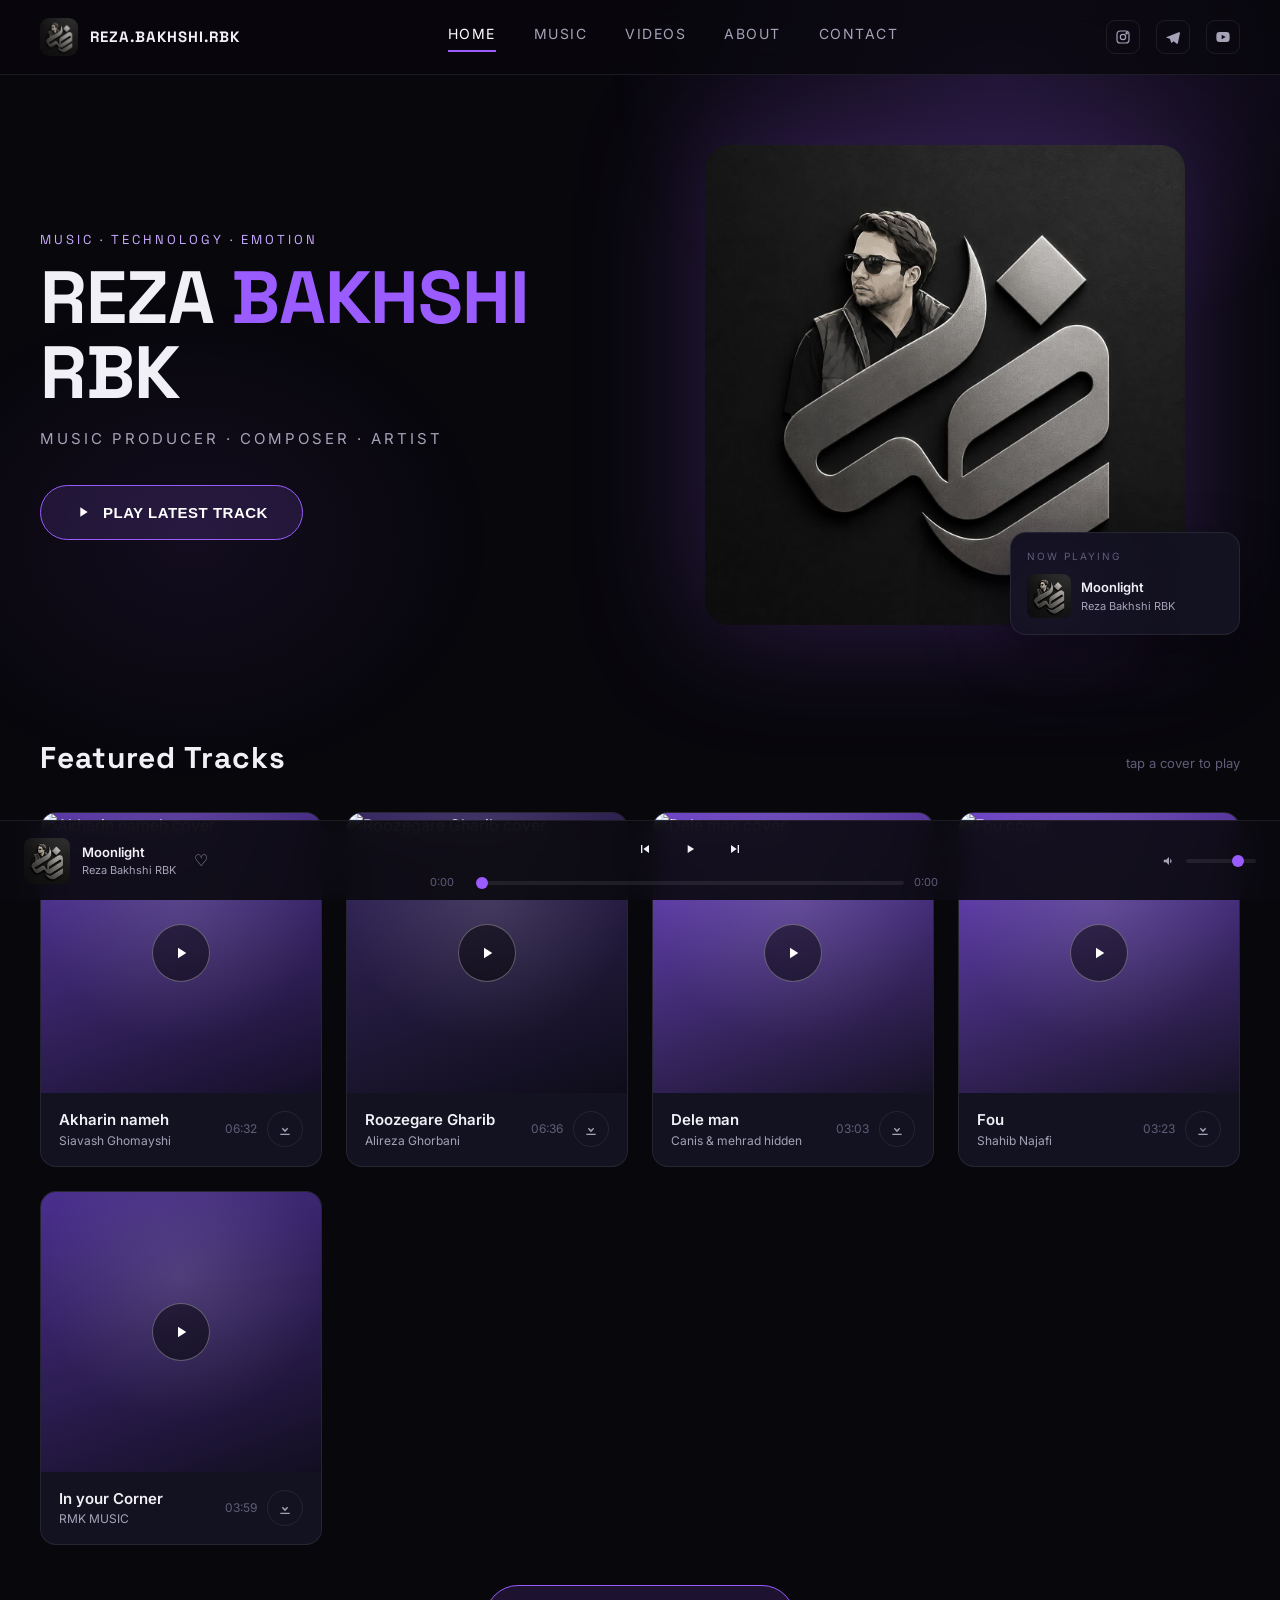
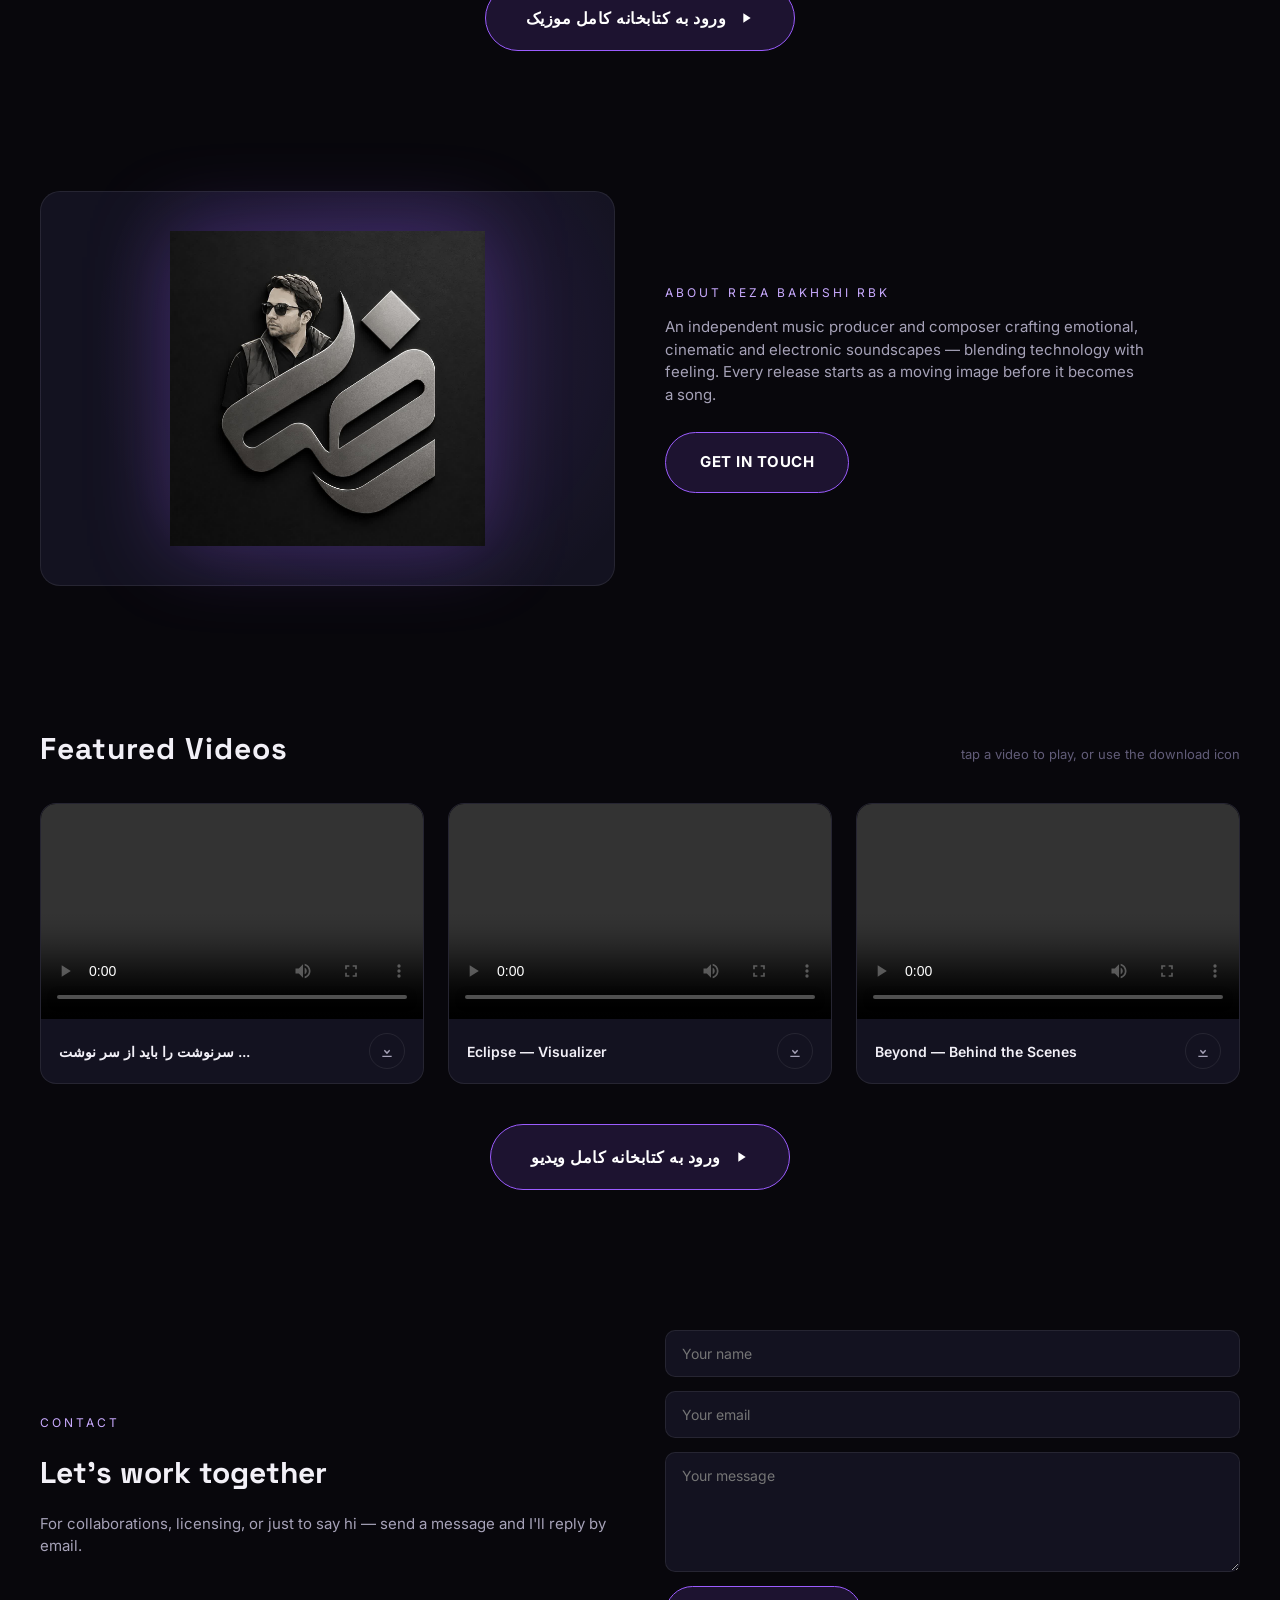
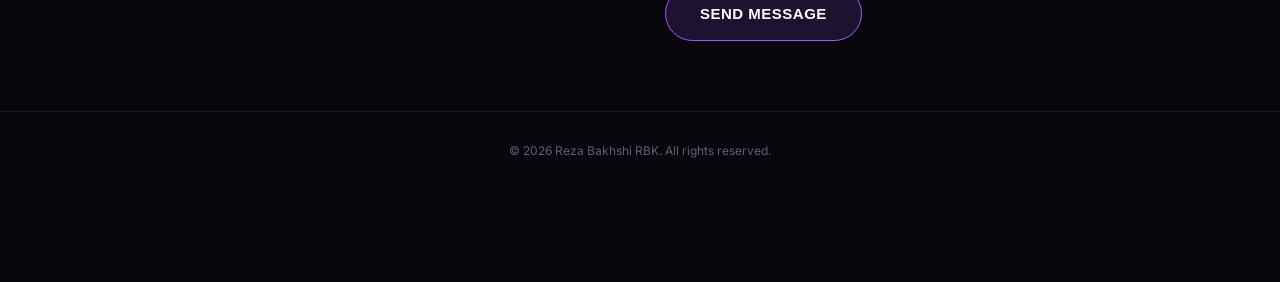
==== commit 59318121: "Update index.html" ====
--- a/index.html
+++ b/index.html
@@ -123,11 +123,12 @@
       <h2 style="font-family:var(--font-display);font-size:30px;">Let's work together</h2>
       <p>For collaborations, licensing, or just to say hi — send a message and I'll reply by email.</p>
     </div>
-    <form action="https://formsubmit.co/YOUR-EMAIL@example.com" method="POST">
+    <form action="reza.bakhshi.srbk@gmail.com" method="POST">
       <input type="text" name="name" placeholder="Your name" required>
       <input type="email" name="email" placeholder="Your email" required>
       <textarea name="message" placeholder="Your message" required></textarea>
       <button class="btn" type="submit" style="align-self:flex-start;">SEND MESSAGE</button>
+	<input type="hidden" name="_next" value="https://reza123.github.io/music-site/thanks.html">
     </form>
   </div>
 </section>
@@ -230,7 +231,7 @@
    categorized library, edit videos.html.
 ========================================================= */
 const VIDEOS = [
-  { title: "سلام", src: "" },
+  { title: "سرنوشت را باید از سر نوشت ...", src: "https://reza-board.reza-bakhshi-srbk.workers.dev/download/BAACAgQAAxkBAAPfanSkTA_oixCYQc1tTeiRBIsu0iQAAqILAAJafXVSQS8GM565rRk9BA/videos/file_276.mp4" },
   { title: "Eclipse — Visualizer", src: "" },
   { title: "Beyond — Behind the Scenes", src: "" }
 ];
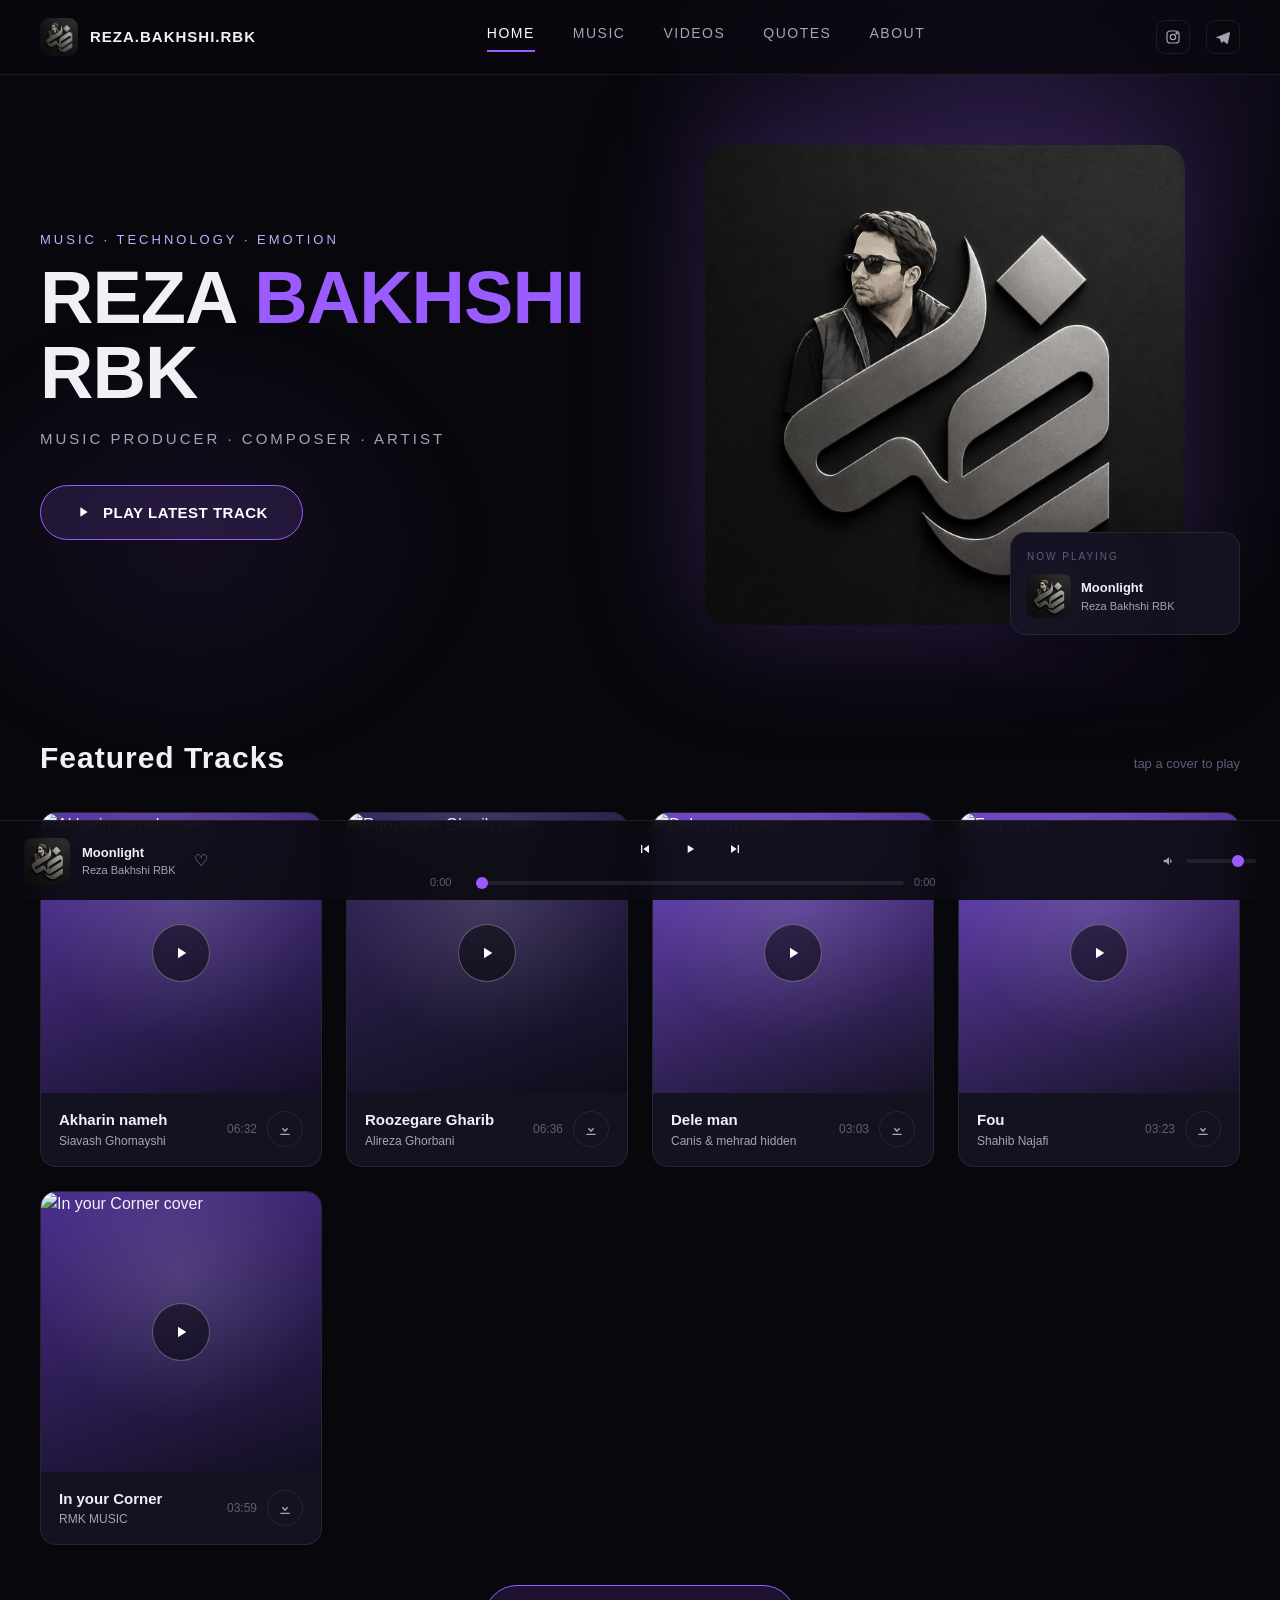
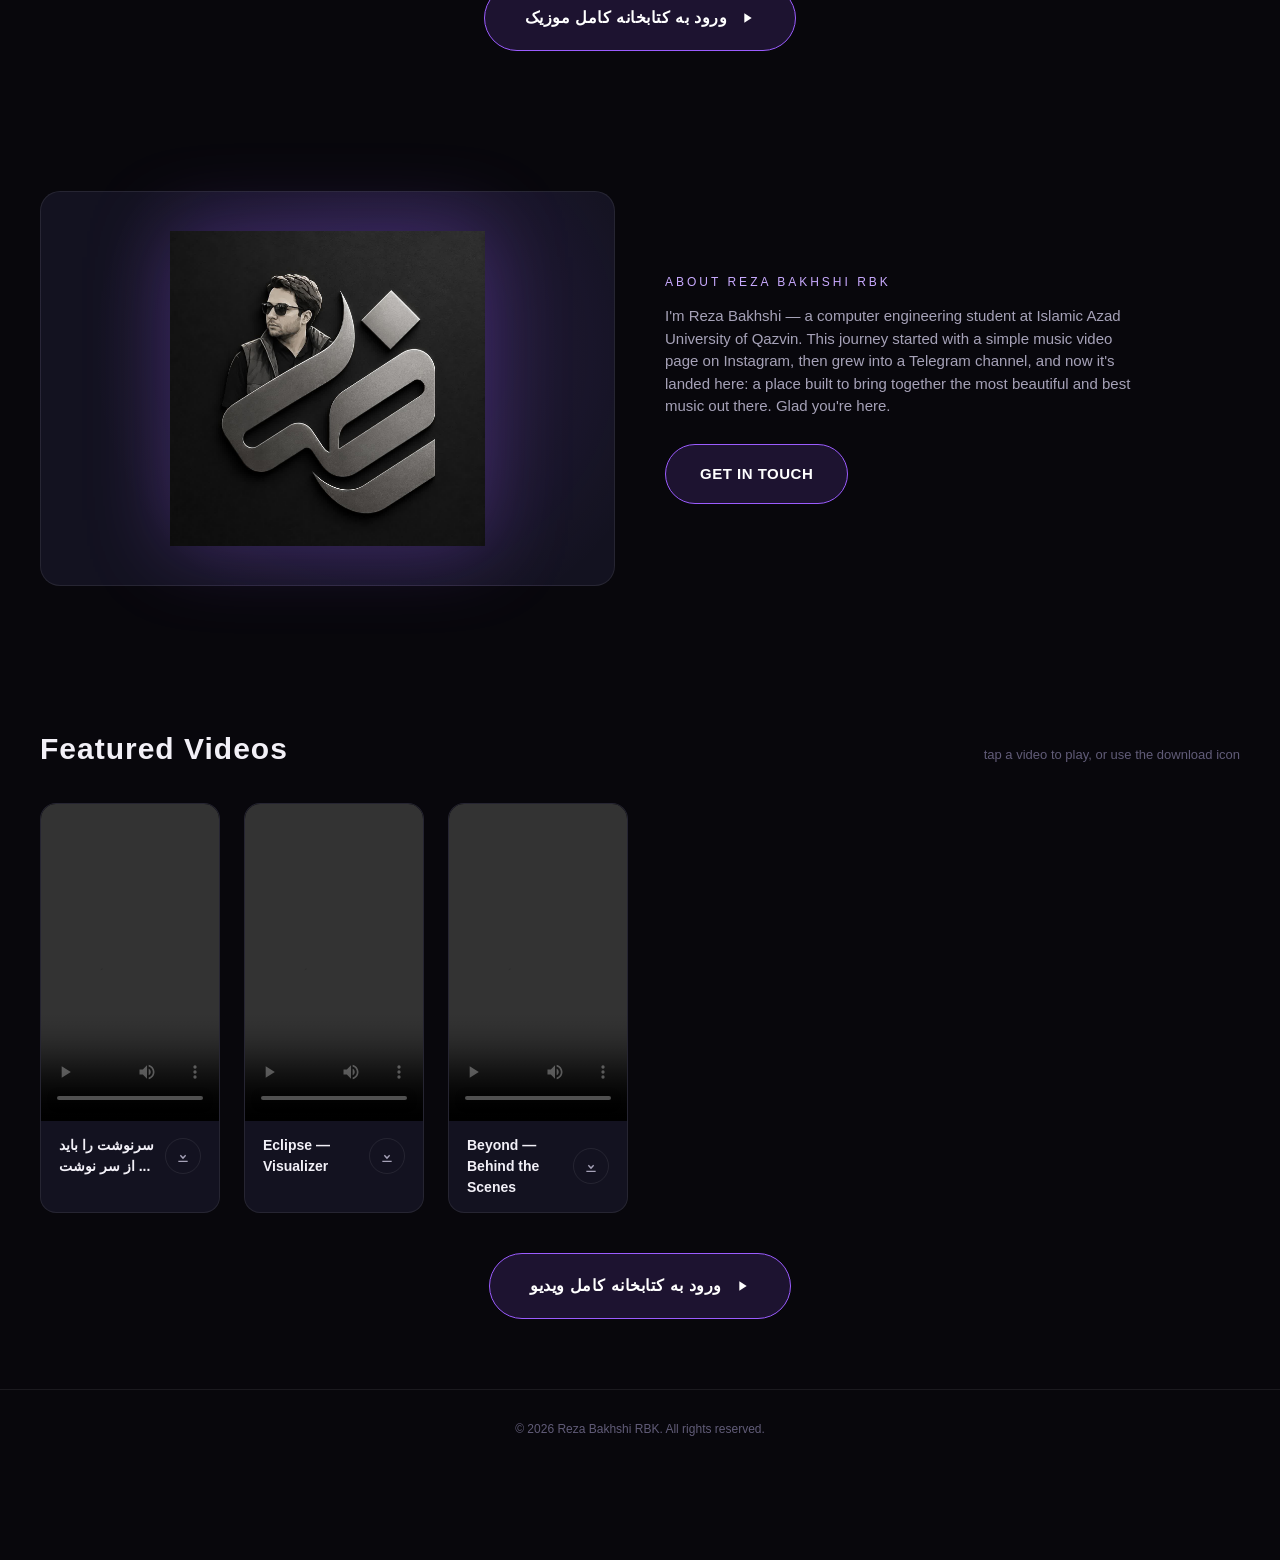
==== commit 5d9d44f9: "Update index.html" ====
--- a/index.html
+++ b/index.html
@@ -7,7 +7,7 @@
 <link rel="icon" href="logo.jpg">
 <link rel="stylesheet" href="style.css">
 <link rel="preconnect" href="https://fonts.googleapis.com">
-<link href="https://fonts.googleapis.com/css2?family=Space+Grotesk:wght@400;500;600;700&family=Inter:wght@400;500;600&display=swap" rel="stylesheet">
+<link href="https://fonts.googleapis.com/css2?family=Vazirmatn:wght@400;500;600;700&family=Lalezar&family=Noto+Nastaliq+Urdu:wght@400;600&display=swap" rel="stylesheet">
 </head>
 <body>
 
@@ -22,18 +22,17 @@
     <a href="#home" class="active">HOME</a>
     <a href="music.html">MUSIC</a>
     <a href="videos.html">VIDEOS</a>
+	  <a href="quotes.html">QUOTES</a>
     <a href="#about">ABOUT</a>
-    <a href="#contact">CONTACT</a>
+    
     <div class="mobile-socials">
       <a href="https://instagram.com/reza.bakhshi.rbk" target="_blank" aria-label="Instagram">
         <svg viewBox="0 0 24 24" fill="none" stroke="currentColor" stroke-width="1.8" width="20" height="20"><rect x="3" y="3" width="18" height="18" rx="5"/><circle cx="12" cy="12" r="4"/><circle cx="17.5" cy="6.5" r="1"/></svg>
       </a>
-      <a href="https://t.me/reza_bakhshi_rbk" target="_blank" aria-label="Telegram">
+      <a href="https://t.me/RBK_Realm" target="_blank" aria-label="Telegram">
         <svg viewBox="0 0 24 24" fill="currentColor" width="20" height="20"><path d="M21.5 4.5 2.7 11.9c-1.1.45-1.1 1.06-.2 1.34l4.8 1.5 1.9 5.6c.2.6.6.8 1.1.4l2.6-2.2 4.7 3.5c.9.5 1.5.24 1.7-.8l3.1-14.6c.3-1.3-.5-1.9-1.4-1.6Z"/></svg>
       </a>
-      <a href="https://youtube.com/@reza.bakhshi.rbk" target="_blank" aria-label="YouTube">
-        <svg viewBox="0 0 24 24" fill="currentColor" width="20" height="20"><path d="M22 12s0-3.4-.4-5a3 3 0 0 0-2.1-2.1C17.9 4.5 12 4.5 12 4.5s-5.9 0-7.5.4A3 3 0 0 0 2.4 7C2 8.6 2 12 2 12s0 3.4.4 5a3 3 0 0 0 2.1 2.1c1.6.4 7.5.4 7.5.4s5.9 0 7.5-.4A3 3 0 0 0 21.6 17c.4-1.6.4-5 .4-5ZM10 15.5v-7l6 3.5Z"/></svg>
-      </a>
+      
     </div>
   </nav>
   <div style="display:flex;align-items:center;gap:18px;">
@@ -41,12 +40,10 @@
       <a href="https://instagram.com/reza.bakhshi.rbk" target="_blank" aria-label="Instagram">
         <svg viewBox="0 0 24 24" fill="none" stroke="currentColor" stroke-width="1.8"><rect x="3" y="3" width="18" height="18" rx="5"/><circle cx="12" cy="12" r="4"/><circle cx="17.5" cy="6.5" r="1"/></svg>
       </a>
-      <a href="https://t.me/reza_bakhshi_rbk" target="_blank" aria-label="Telegram">
+      <a href="https://t.me/RBK_Realm" target="_blank" aria-label="Telegram">
         <svg viewBox="0 0 24 24" fill="currentColor"><path d="M21.5 4.5 2.7 11.9c-1.1.45-1.1 1.06-.2 1.34l4.8 1.5 1.9 5.6c.2.6.6.8 1.1.4l2.6-2.2 4.7 3.5c.9.5 1.5.24 1.7-.8l3.1-14.6c.3-1.3-.5-1.9-1.4-1.6Z"/></svg>
       </a>
-      <a href="https://youtube.com/@reza.bakhshi.rbk" target="_blank" aria-label="YouTube">
-        <svg viewBox="0 0 24 24" fill="currentColor"><path d="M22 12s0-3.4-.4-5a3 3 0 0 0-2.1-2.1C17.9 4.5 12 4.5 12 4.5s-5.9 0-7.5.4A3 3 0 0 0 2.4 7C2 8.6 2 12 2 12s0 3.4.4 5a3 3 0 0 0 2.1 2.1c1.6.4 7.5.4 7.5.4s5.9 0 7.5-.4A3 3 0 0 0 21.6 17c.4-1.6.4-5 .4-5ZM10 15.5v-7l6 3.5Z"/></svg>
-      </a>
+      
     </div>
     <button class="burger" id="burger" aria-label="menu">☰</button>
   </div>
@@ -96,7 +93,7 @@
     <div class="about-art"><img src="logo.jpg" alt="Reza Bakhshi RBK"></div>
     <div>
       <div class="eyebrow">ABOUT REZA BAKHSHI RBK</div>
-      <p>An independent music producer and composer crafting emotional, cinematic and electronic soundscapes — blending technology with feeling. Every release starts as a moving image before it becomes a song.</p>
+      <p>I'm Reza Bakhshi — a computer engineering student at Islamic Azad University of Qazvin. This journey started with a simple music video page on Instagram, then grew into a Telegram channel, and now it's landed here: a place built to bring together the most beautiful and best music out there. Glad you're here.</p>
       <a href="#contact" class="btn">GET IN TOUCH</a>
     </div>
   </div>
@@ -116,22 +113,7 @@
   </div>
 </section>
 
-<section class="section" id="contact">
-  <div class="contact-wrap">
-    <div class="contact-side">
-      <div class="eyebrow">CONTACT</div>
-      <h2 style="font-family:var(--font-display);font-size:30px;">Let's work together</h2>
-      <p>For collaborations, licensing, or just to say hi — send a message and I'll reply by email.</p>
-    </div>
-    <form action="reza.bakhshi.srbk@gmail.com" method="POST">
-      <input type="text" name="name" placeholder="Your name" required>
-      <input type="email" name="email" placeholder="Your email" required>
-      <textarea name="message" placeholder="Your message" required></textarea>
-      <button class="btn" type="submit" style="align-self:flex-start;">SEND MESSAGE</button>
-	<input type="hidden" name="_next" value="https://reza123.github.io/music-site/thanks.html">
-    </form>
-  </div>
-</section>
+
 
 <footer>© <span id="year"></span> Reza Bakhshi RBK. All rights reserved.</footer>
 
@@ -213,7 +195,7 @@
    cover: "https://search.eitaa.com/?url=https://reza-board.reza-bakhshi-srbk.workers.dev/download/AgACAgQAAxkBAAPdanSc0Vx4cJ2LR08vBFzdL9CRnwsAAlEOaxtkY6lT9AABKdoC5vabAQADAgADeQADPQQ/photos/file_272.jpg", cover1:"#7047c9", cover2:"#171226", 
    duration: "03:03" },
 	//////////////////////////////////////////////////////////////////////////////////////////////
-	 { title: "Fou",    
+  { title: "Fou",    
    artist: "Shahib Najafi", 
    src: "https://search.eitaa.com/?url=https://reza-board.reza-bakhshi-srbk.workers.dev/download/CQACAgQAAxkBAAPVanSWeTiU0_iPiV7Lu7GvfVCBAa4AAiMFAALld_hTHsKIoXCW3Hw9BA/music/file_257.mp3", 
    cover: "https://reza-board.reza-bakhshi-srbk.workers.dev/download/AgACAgQAAxkBAAPbanSb2MFrHCrm8Lu0g95C5ejl8xEAAkoOaxtkY6lTOzN89yLMtkgBAAMCAAN5AAM9BA/photos/file_269.jpg", cover1:"#7047c9", cover2:"#171226", 
@@ -221,7 +203,7 @@
 	//////////////////////////////////////////////////////////////////////////////////////////////
   { title: "In your Corner",    
    artist: "RMK MUSIC", 
-   src: "https://reza-board.reza-bakhshi-srbk.workers.dev/download/CQACAgIAAxkBAAPNanMHRGiZp6Bf9MHHOVjJuINVnuYAAgxVAALY41hJdwJgRYVLPMI9BA/music/file_248", cover: "", 
+   src: "https://reza-board.reza-bakhshi-srbk.workers.dev/download/CQACAgIAAxkBAAPNanMHRGiZp6Bf9MHHOVjJuINVnuYAAgxVAALY41hJdwJgRYVLPMI9BA/music/file_248", cover: "https://reza-board.reza-bakhshi-srbk.workers.dev/download/AgACAgQAAxkBAAP5aneKbePj9RTP5xodampijE_o41QAAo4QaxuqCLhTl4aYpTGcN58BAAMCAAN5AAM9BA/photos/file_316.jpg", 
    cover1:"#4b2f8f", cover2:"#120e20", 
    duration: "03:59" }
 ];
--- a/style.css
+++ b/style.css
@@ -216,13 +216,24 @@
 @media (max-width:900px){.about-wrap{grid-template-columns:1fr;}}
 
 /* ===== VIDEOS ===== */
-.video-grid{display:grid;grid-template-columns:repeat(auto-fill,minmax(300px,1fr));gap:24px;}
+.video-grid{display:grid;grid-template-columns:repeat(auto-fill,minmax(180px,1fr));gap:24px;}
 .video-card{border:1px solid var(--line);border-radius:16px;overflow:hidden;background:var(--bg-card);}
-.video-card .frame-wrap{position:relative;aspect-ratio:16/9;background:#000;}
-.video-card video{width:100%;height:100%;display:block;}
+.video-card .frame-wrap{position:relative;aspect-ratio:9/16;background:#000;}
+.video-card video{width:100%;height:100%;display:block;object-fit:cover;}
 .video-card .vt{padding:14px 18px;font-size:14px;font-weight:600;display:flex;align-items:center;justify-content:space-between;gap:10px;}
 .video-card .vt .cat{display:block;font-size:11px;font-weight:500;color:var(--text-faint);margin-top:3px;}
-
+/* تنظیم ویدیو در حالت تمام‌صفحه */
+video:fullscreen {
+  object-fit: contain !important;
+}
+
+video:-webkit-full-screen {
+  object-fit: contain !important;
+}
+
+video:-moz-full-screen {
+  object-fit: contain !important;
+}
 .dl-btn{
   flex-shrink:0;width:36px;height:36px;border-radius:50%;
   display:flex;align-items:center;justify-content:center;
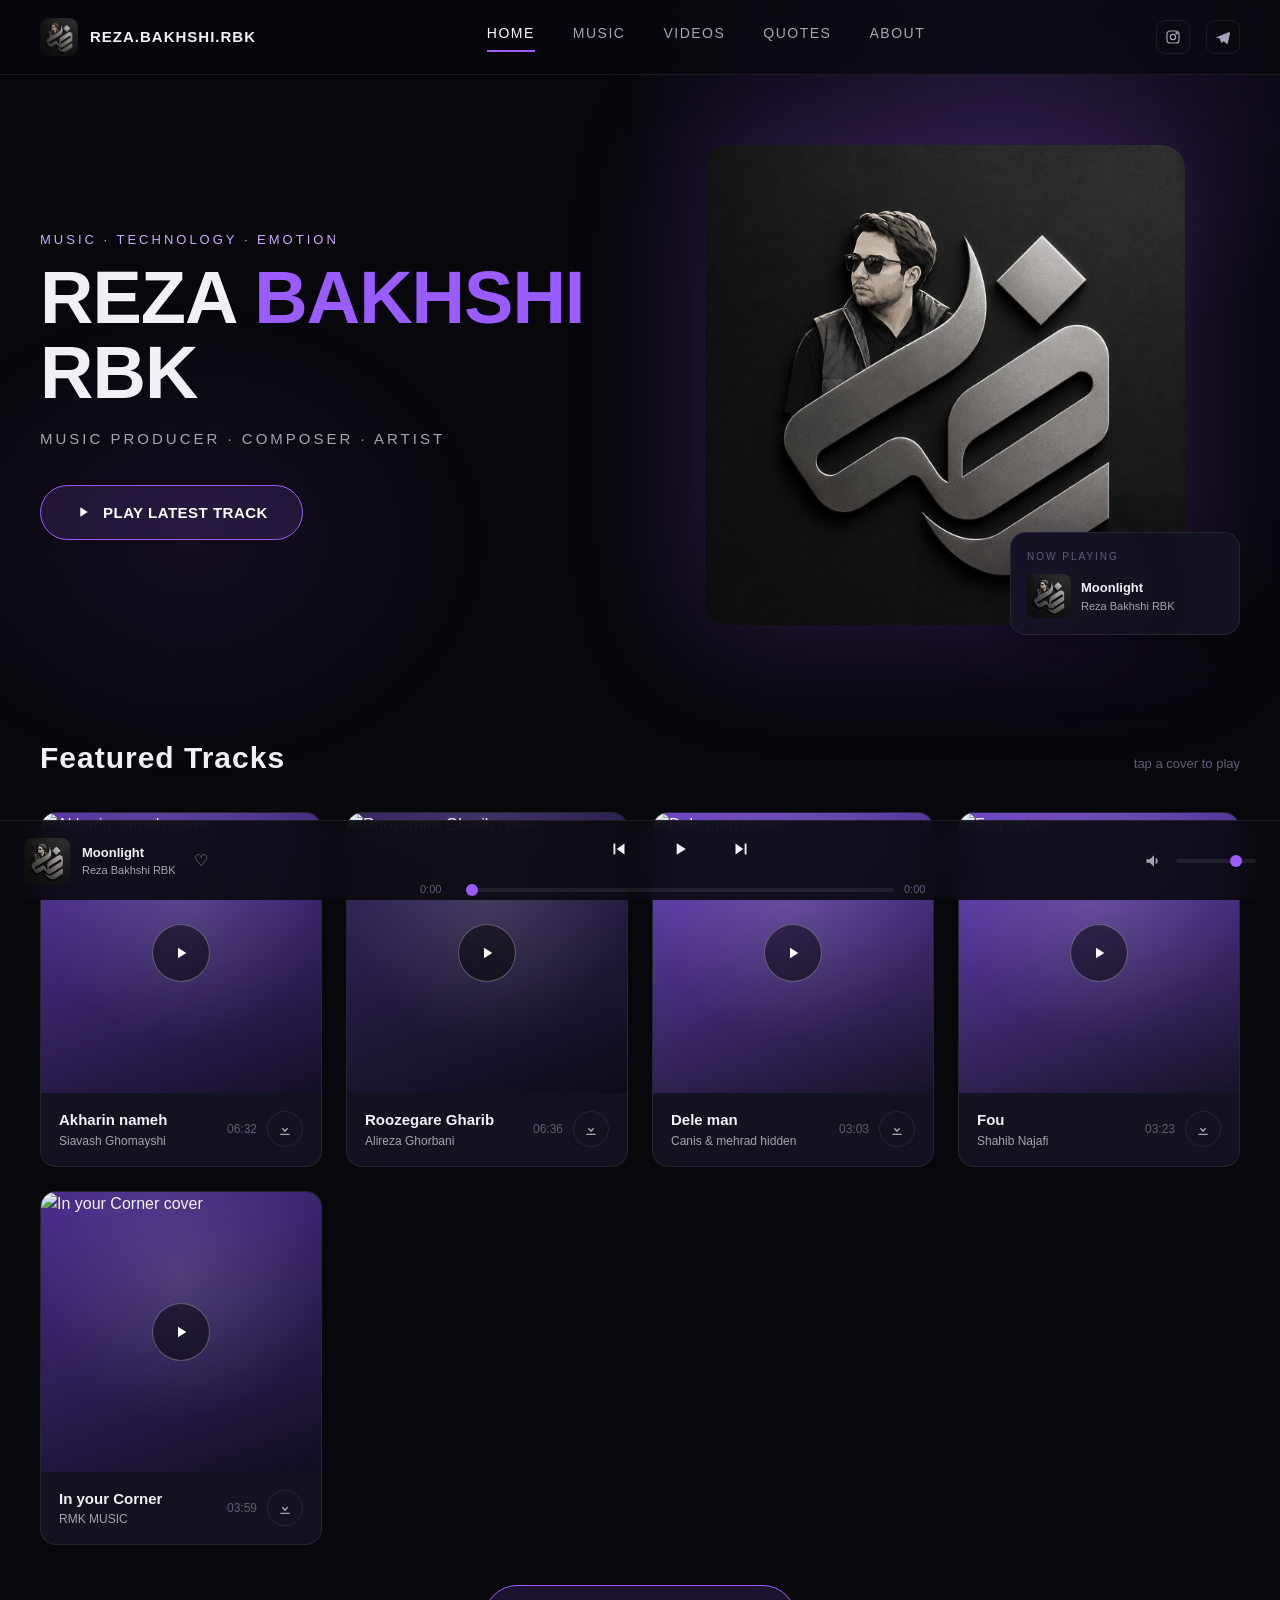
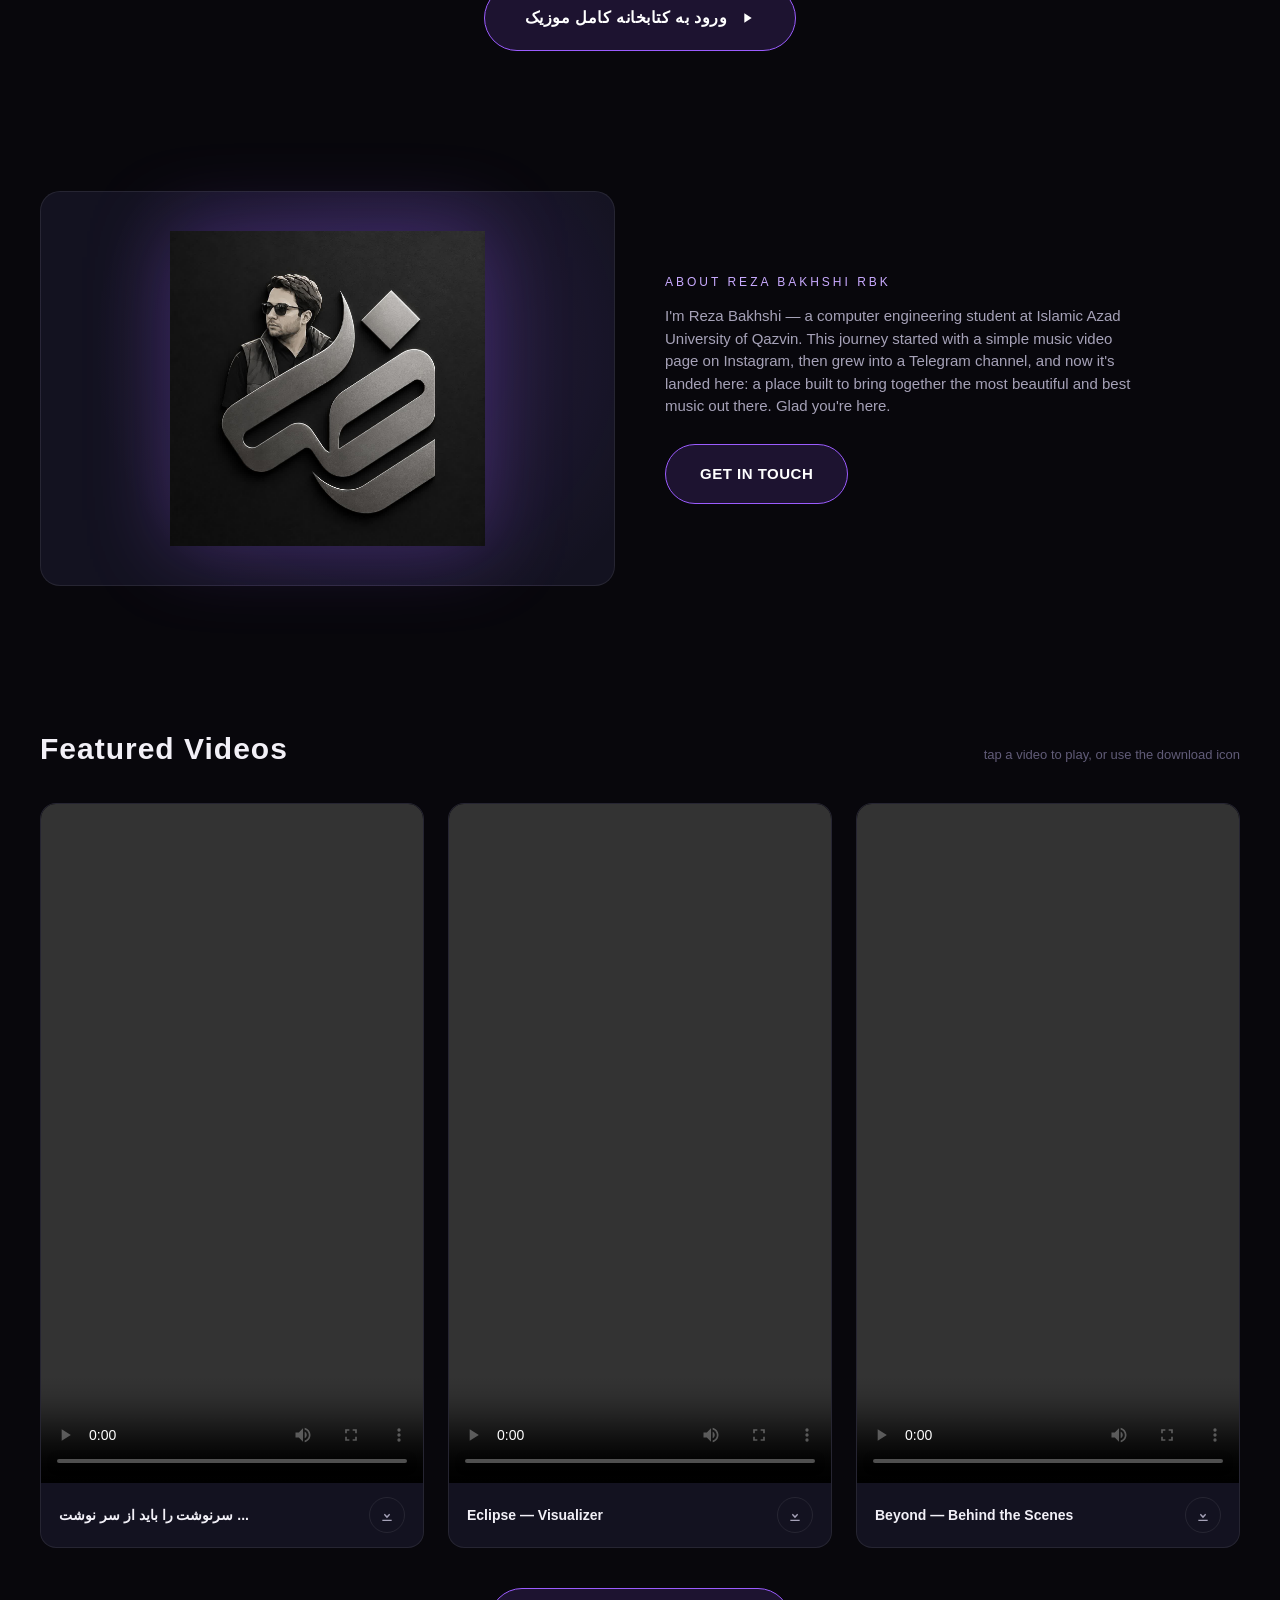
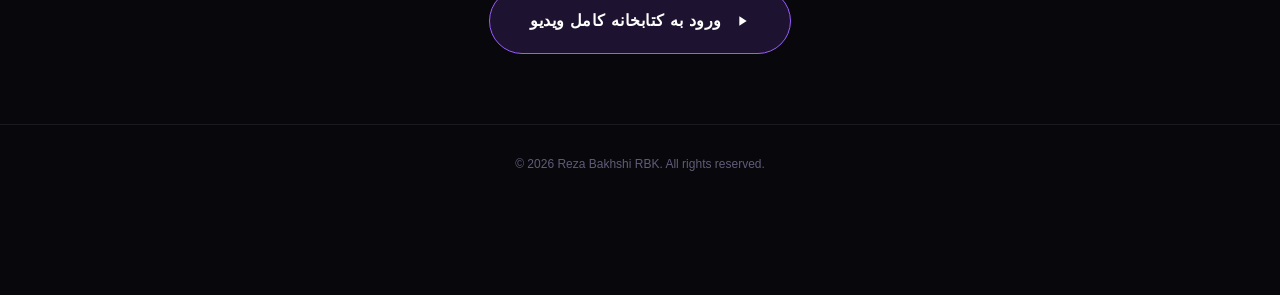
==== commit 857921f0: "Update index.html" ====
--- a/index.html
+++ b/index.html
@@ -4,6 +4,7 @@
 <meta charset="UTF-8">
 <meta name="viewport" content="width=device-width, initial-scale=1.0">
 <title>Reza Bakhshi RBK — Music Producer</title>
+<meta name="google-site-verification" content="G7-VSta8YIQ9U1ie9QH2k0aT-O-Wo8XCcJACEKBBZ7o" />
 <link rel="icon" href="logo.jpg">
 <link rel="stylesheet" href="style.css">
 <link rel="preconnect" href="https://fonts.googleapis.com">
--- a/style.css
+++ b/style.css
@@ -9,8 +9,8 @@
   --text:#f2f0f7;
   --text-dim:#a6a2b8;
   --text-faint:#615c78;
-  --font-display:'Space Grotesk',sans-serif;
-  --font-body:'Inter',sans-serif;
+  --font-display:'Space Grotesk','Lalezar',sans-serif;
+  --font-body:'Inter','Vazirmatn',sans-serif;
 }
 *{margin:0;padding:0;box-sizing:border-box;}
 html{scroll-behavior:smooth;}
@@ -216,24 +216,13 @@
 @media (max-width:900px){.about-wrap{grid-template-columns:1fr;}}
 
 /* ===== VIDEOS ===== */
-.video-grid{display:grid;grid-template-columns:repeat(auto-fill,minmax(180px,1fr));gap:24px;}
+.video-grid{display:grid;grid-template-columns:repeat(auto-fill,minmax(300px,1fr));gap:24px;}
 .video-card{border:1px solid var(--line);border-radius:16px;overflow:hidden;background:var(--bg-card);}
 .video-card .frame-wrap{position:relative;aspect-ratio:9/16;background:#000;}
 .video-card video{width:100%;height:100%;display:block;object-fit:cover;}
 .video-card .vt{padding:14px 18px;font-size:14px;font-weight:600;display:flex;align-items:center;justify-content:space-between;gap:10px;}
 .video-card .vt .cat{display:block;font-size:11px;font-weight:500;color:var(--text-faint);margin-top:3px;}
-/* تنظیم ویدیو در حالت تمام‌صفحه */
-video:fullscreen {
-  object-fit: contain !important;
-}
-
-video:-webkit-full-screen {
-  object-fit: contain !important;
-}
-
-video:-moz-full-screen {
-  object-fit: contain !important;
-}
+
 .dl-btn{
   flex-shrink:0;width:36px;height:36px;border-radius:50%;
   display:flex;align-items:center;justify-content:center;
@@ -261,6 +250,16 @@
 .contact-side p{color:var(--text-dim);font-size:15px;}
 @media (max-width:900px){.contact-wrap{grid-template-columns:1fr;}}
 
+.quote-grid{display:grid;grid-template-columns:repeat(auto-fill,minmax(260px,1fr));gap:24px;}
+.quote-card{
+  background:var(--bg-card);border:1px solid var(--line);border-radius:16px;
+  padding:28px 24px;display:flex;flex-direction:column;gap:14px;
+  transition:transform .25s ease,border-color .25s ease;
+}
+.quote-card:hover{transform:translateY(-6px);border-color:var(--violet);}
+.quote-text{font-family:var(--font-body);font-size:17px;line-height:1.9;direction:rtl;text-align:right;}
+.quote-author{color:var(--text-dim);font-size:13px;align-self:flex-end;direction:rtl;text-align:right;}
+
 footer{
   position:relative;z-index:1;text-align:center;padding:30px;color:var(--text-faint);font-size:12px;
   border-top:1px solid var(--line);
@@ -281,11 +280,11 @@
 .player-heart.on{color:var(--violet);}
 
 .p-center{flex:1;display:flex;flex-direction:column;align-items:center;gap:6px;min-width:0;}
-.p-controls{display:flex;align-items:center;gap:18px;}
+.p-controls{display:flex;align-items:center;gap:24px;}
 .p-controls button{background:none;border:none;color:var(--text);cursor:pointer;display:flex;align-items:center;}
-.p-controls svg{width:16px;height:16px;fill:currentColor;}
-.p-play{width:38px;height:38px;border-radius:50%;background:var(--violet);display:flex;align-items:center;justify-content:center;}
-.p-play svg{width:14px;height:14px;}
+.p-controls svg{width:22px;height:22px;fill:currentColor;}
+.p-play{width:52px;height:52px;border-radius:50%;background:var(--violet);display:flex;align-items:center;justify-content:center;}
+.p-play svg{width:20px;height:20px;}
 .p-seek{display:flex;align-items:center;gap:10px;width:100%;max-width:520px;}
 .p-seek span{font-size:11px;color:var(--text-faint);width:36px;}
 .p-seek input[type=range]{flex:1;}
@@ -297,9 +296,9 @@
   -webkit-appearance:none;width:12px;height:12px;border-radius:50%;background:var(--violet);cursor:pointer;
 }
 
-.p-right{display:flex;align-items:center;gap:10px;width:120px;justify-content:flex-end;flex-shrink:0;}
-.p-right svg{width:14px;height:14px;fill:var(--text-dim);}
-.p-right input[type=range]{width:70px;}
+.p-right{display:flex;align-items:center;gap:12px;width:140px;justify-content:flex-end;flex-shrink:0;}
+.p-right svg{width:20px;height:20px;fill:var(--text-dim);}
+.p-right input[type=range]{width:80px;}
 
 @media (max-width:760px){
   .player{padding:0 14px;gap:10px;height:88px;}
@@ -312,3 +311,15 @@
   .p-play{width:46px;height:46px;}
   .p-play svg{width:18px;height:18px;}
 }
+/* تنظیم ویدیو در حالت تمام‌صفحه */
+video:fullscreen {
+  object-fit: contain !important;
+}
+
+video:-webkit-full-screen {
+  object-fit: contain !important;
+}
+
+video:-moz-full-screen {
+  object-fit: contain !important;
+}
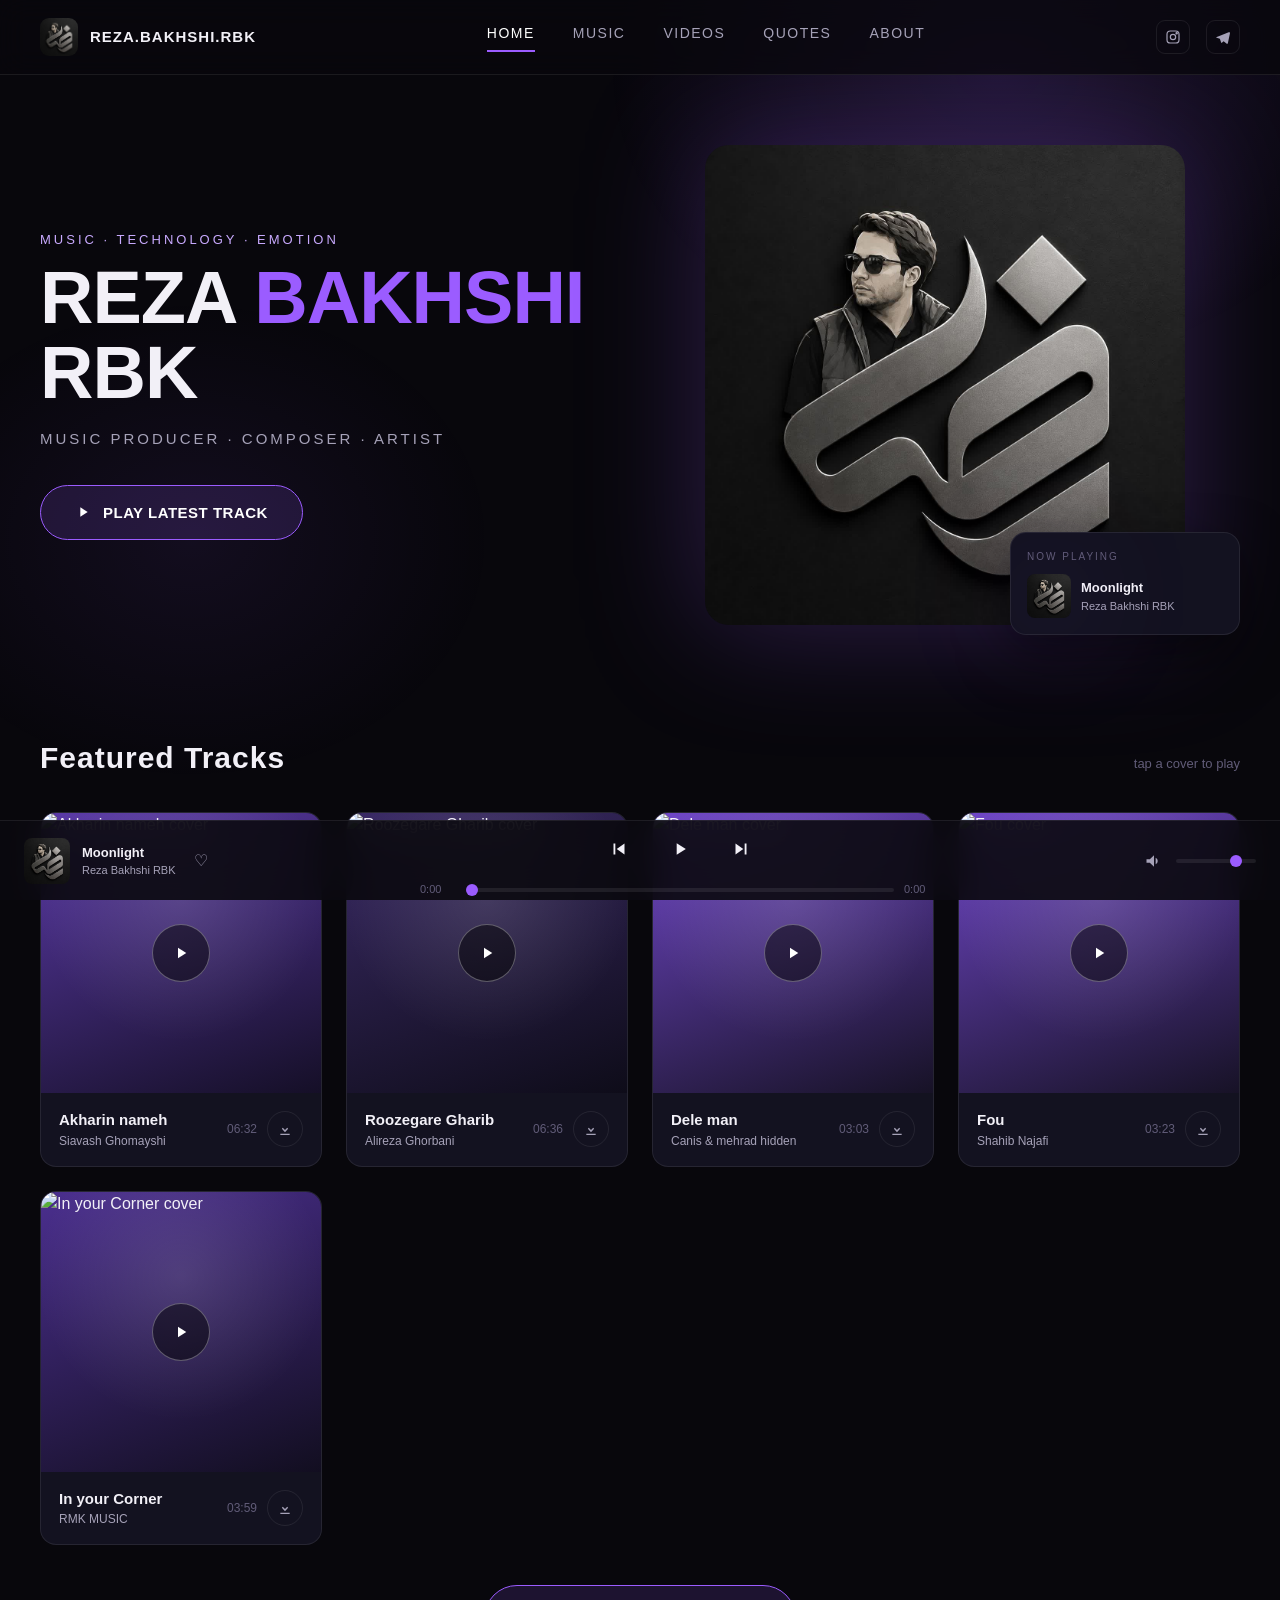
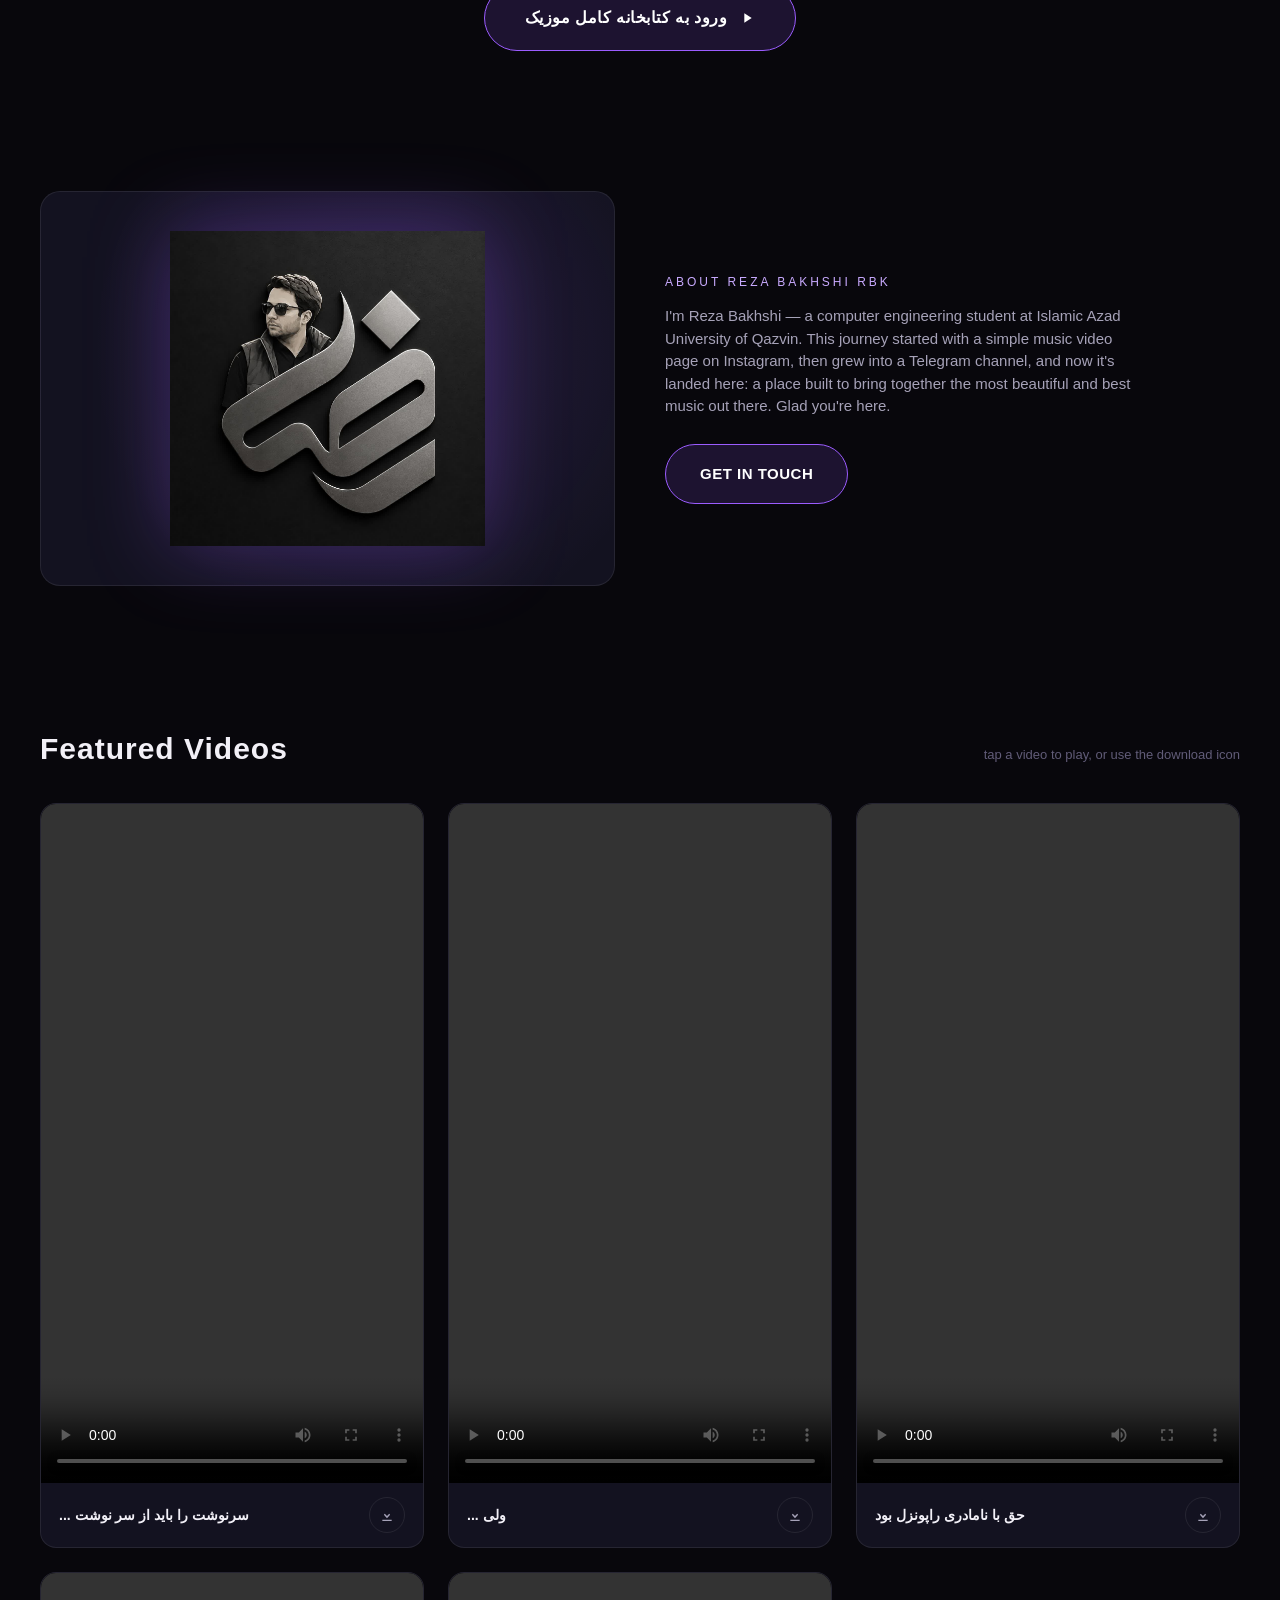
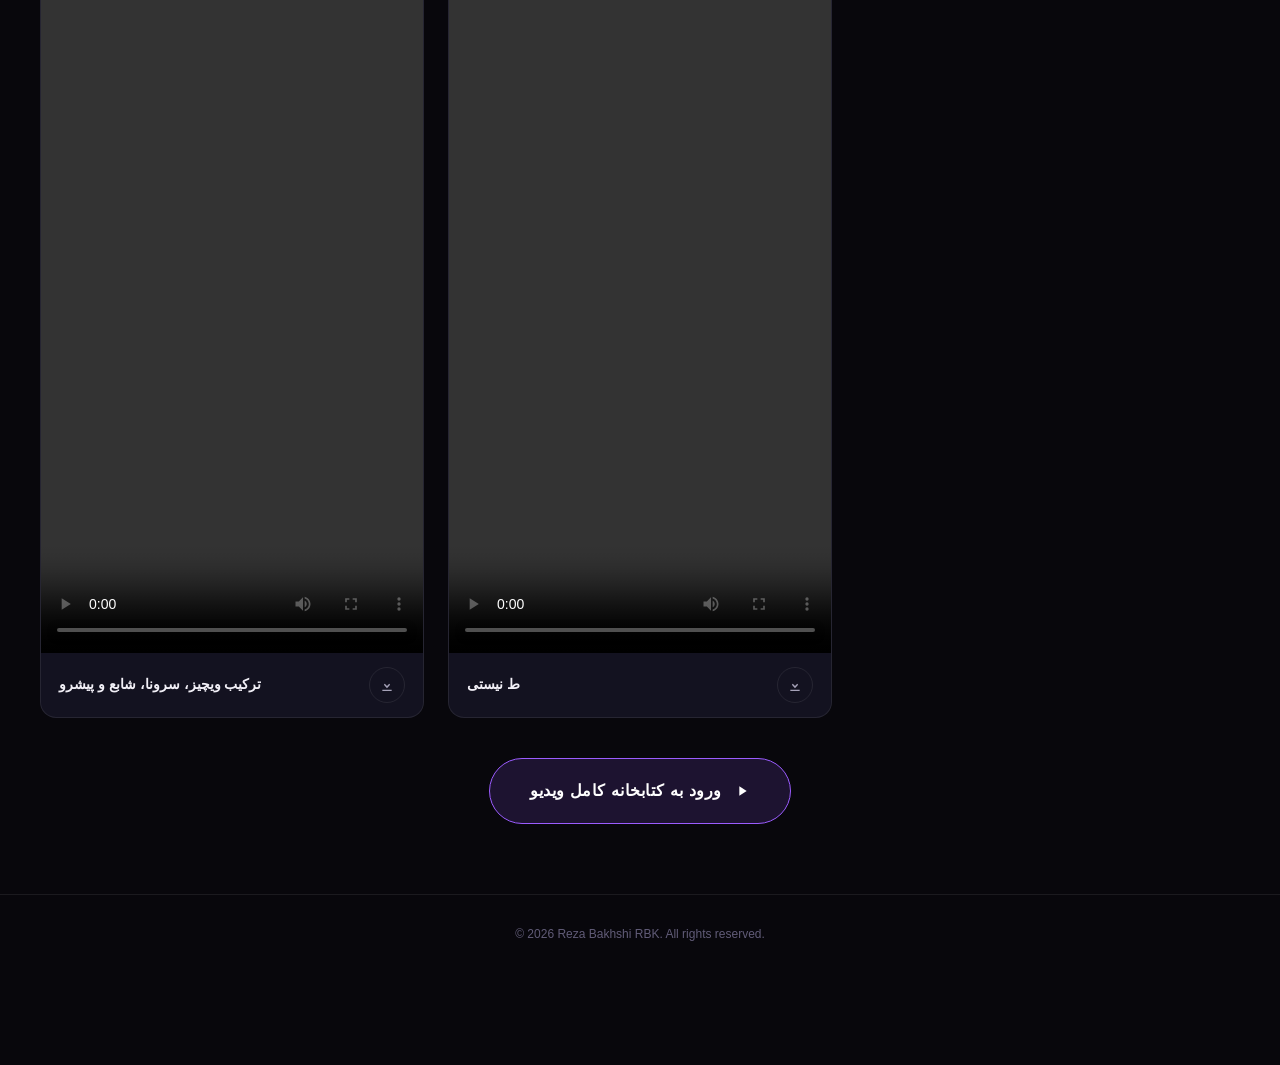
==== commit d64728b3: "Update index.html" ====
--- a/index.html
+++ b/index.html
@@ -4,7 +4,7 @@
 <meta charset="UTF-8">
 <meta name="viewport" content="width=device-width, initial-scale=1.0">
 <title>Reza Bakhshi RBK — Music Producer</title>
-<meta name="google-site-verification" content="G7-VSta8YIQ9U1ie9QH2k0aT-O-Wo8XCcJACEKBBZ7o" />
+	<meta name="google-site-verification" content="G7-VSta8YIQ9U1ie9QH2k0aT-O-Wo8XCcJACEKBBZ7o" />
 <link rel="icon" href="logo.jpg">
 <link rel="stylesheet" href="style.css">
 <link rel="preconnect" href="https://fonts.googleapis.com">
@@ -214,9 +214,13 @@
    categorized library, edit videos.html.
 ========================================================= */
 const VIDEOS = [
-  { title: "سرنوشت را باید از سر نوشت ...", src: "https://reza-board.reza-bakhshi-srbk.workers.dev/download/BAACAgQAAxkBAAPfanSkTA_oixCYQc1tTeiRBIsu0iQAAqILAAJafXVSQS8GM565rRk9BA/videos/file_276.mp4" },
-  { title: "Eclipse — Visualizer", src: "" },
-  { title: "Beyond — Behind the Scenes", src: "" }
+  { title: " ... سرنوشت را باید از سر نوشت", src: "https://reza-board.reza-bakhshi-srbk.workers.dev/download/BAACAgQAAxkBAAPfanSkTA_oixCYQc1tTeiRBIsu0iQAAqILAAJafXVSQS8GM565rRk9BA/videos/file_276.mp4" },
+  
+  { title: "... ولی", src: "https://search.eitaa.com/?url=https://reza-board.reza-bakhshi-srbk.workers.dev/download/BAACAgQAAxkBAAP_anhFKI6pPJYgLRHi7OLJ88u24tkAAmwLAAIxNMVTK8q6Cu9MmU49BA/videos/file_327.mp4" },
+	{ title: "حق با نامادری راپونزل بود",                        src: "https://reza-board.reza-bakhshi-srbk.workers.dev/download/BAACAgQAAxkBAAIBBWp4STHfy8jlOhnM0fIqiSds8dqxAAJBCwAC8c1FUujecgdvyAujPQQ/videos/file_333.mp4"},
+	 { title: "ترکیب ویچیز، سرونا، شابع و پیشرو",                        src: "https://reza-board.reza-bakhshi-srbk.workers.dev/download/BAACAgQAAxkBAAIBCWp4SWE3Uk2GyJTJFIvaoWGDUKlQAAJzBgAClXsUU9Vge7gG1edFPQQ/videos/file_337.mp4"},
+ 
+   { title: "ط نیستی ", src: "https://reza-board.reza-bakhshi-srbk.workers.dev/download/BAACAgQAAxkBAAIBAWp4RTykvwIV_EtE0krY_ZCSAvLhAAIMCwACfnGdUiYfySrw7sRxPQQ/videos/file_329.mp4" }
 ];
 
 /* ---- render track grid ---- */
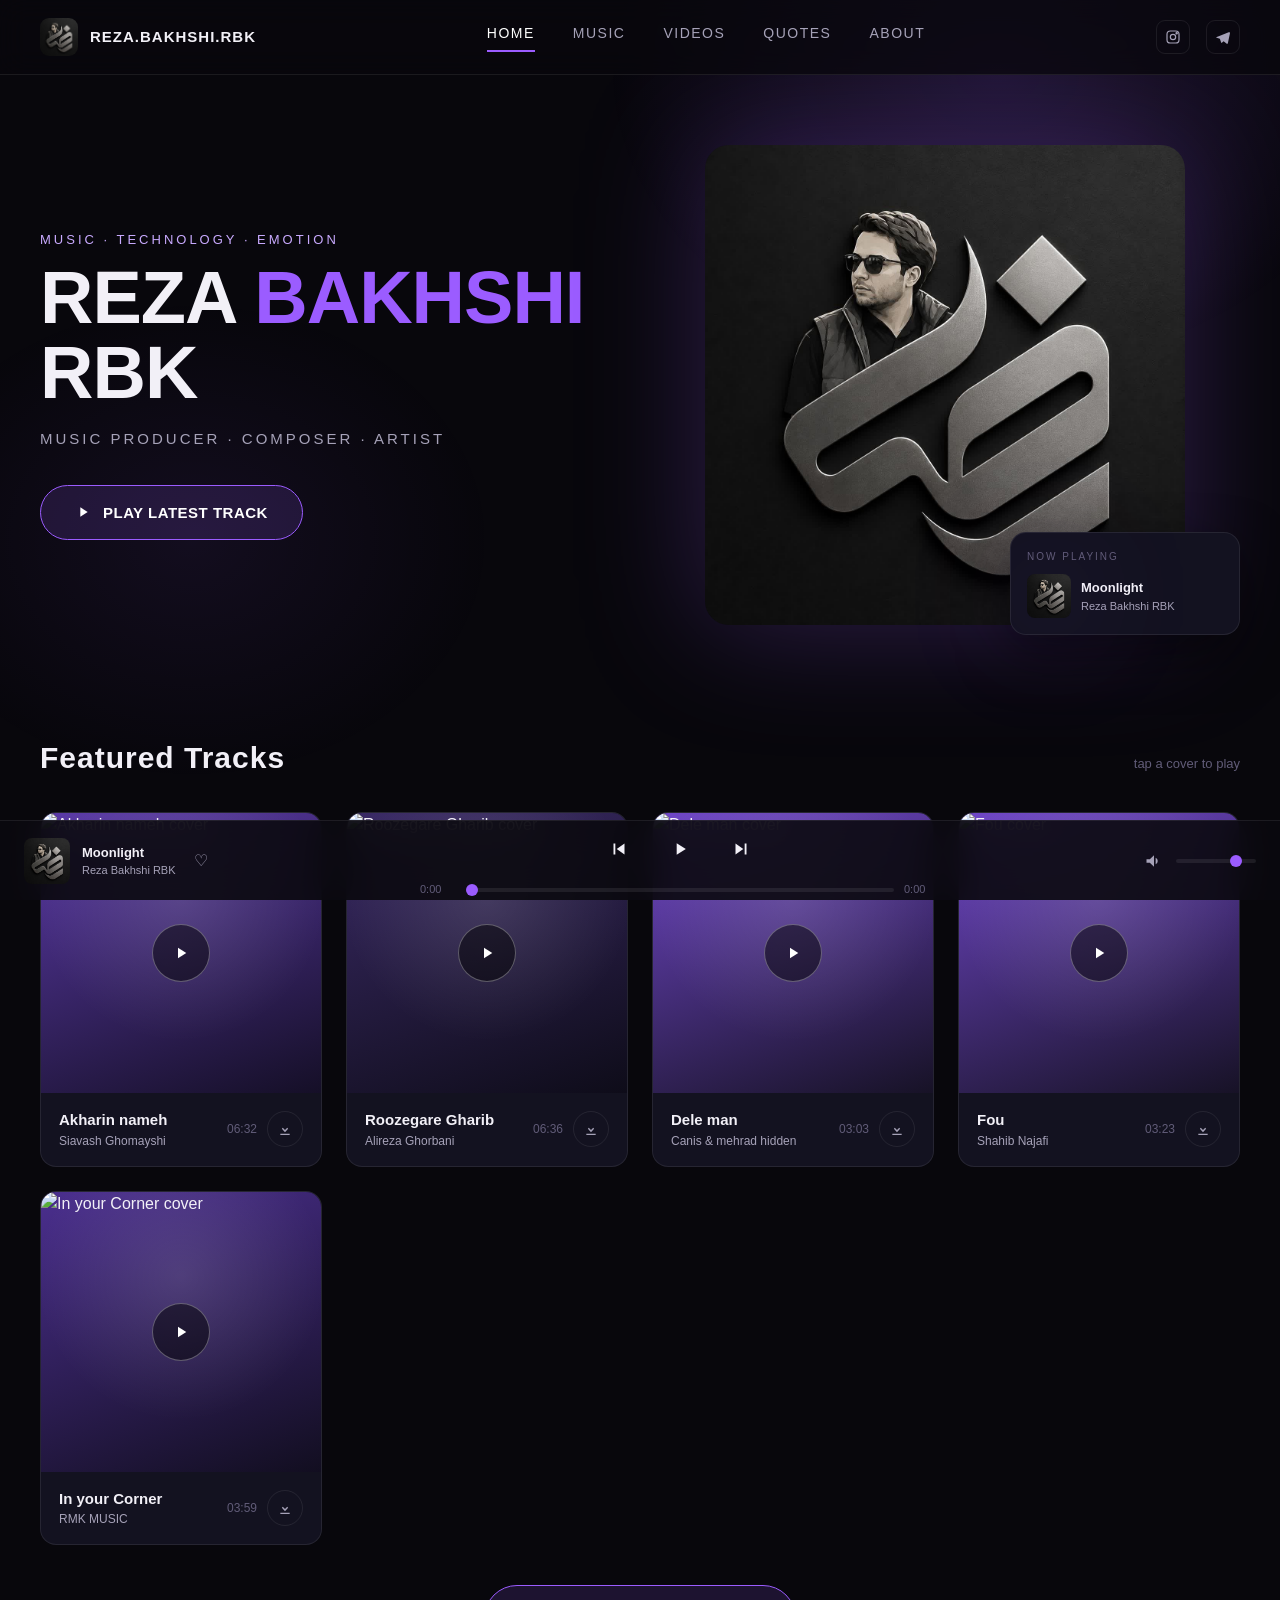
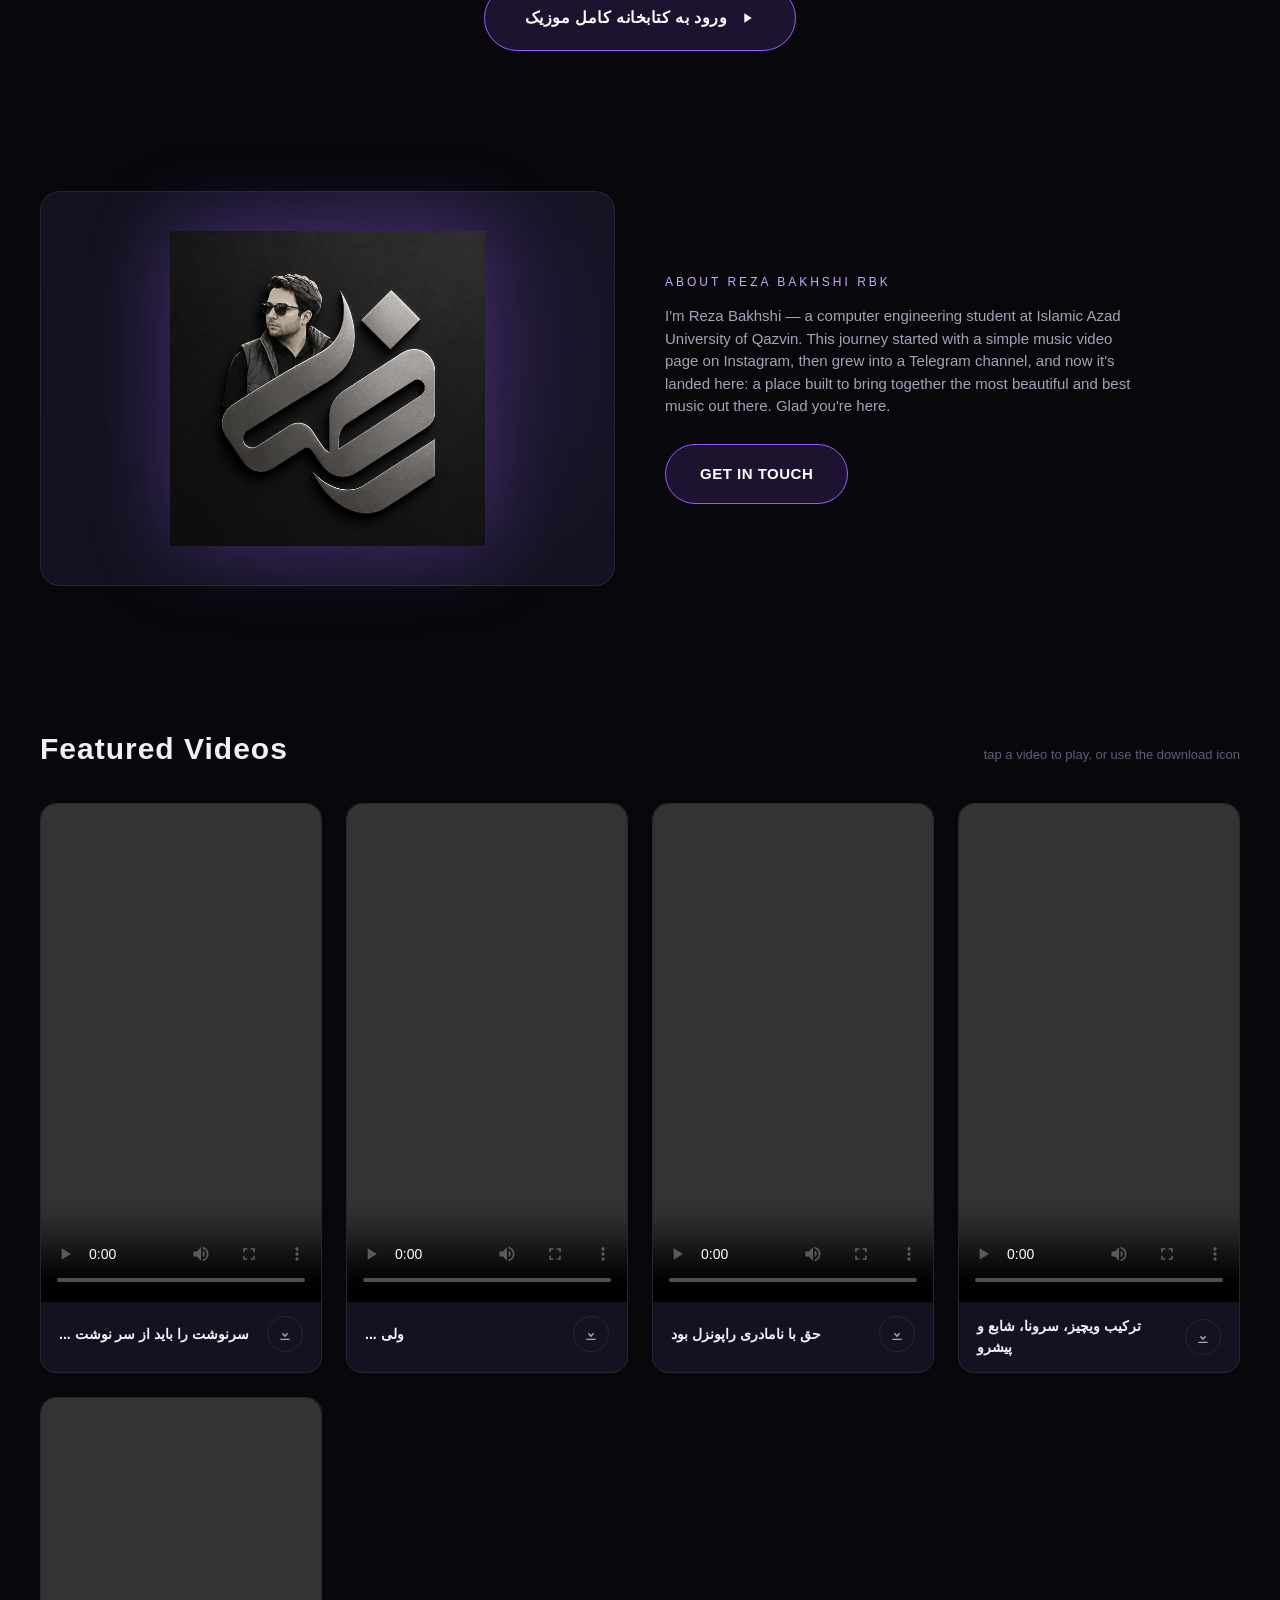
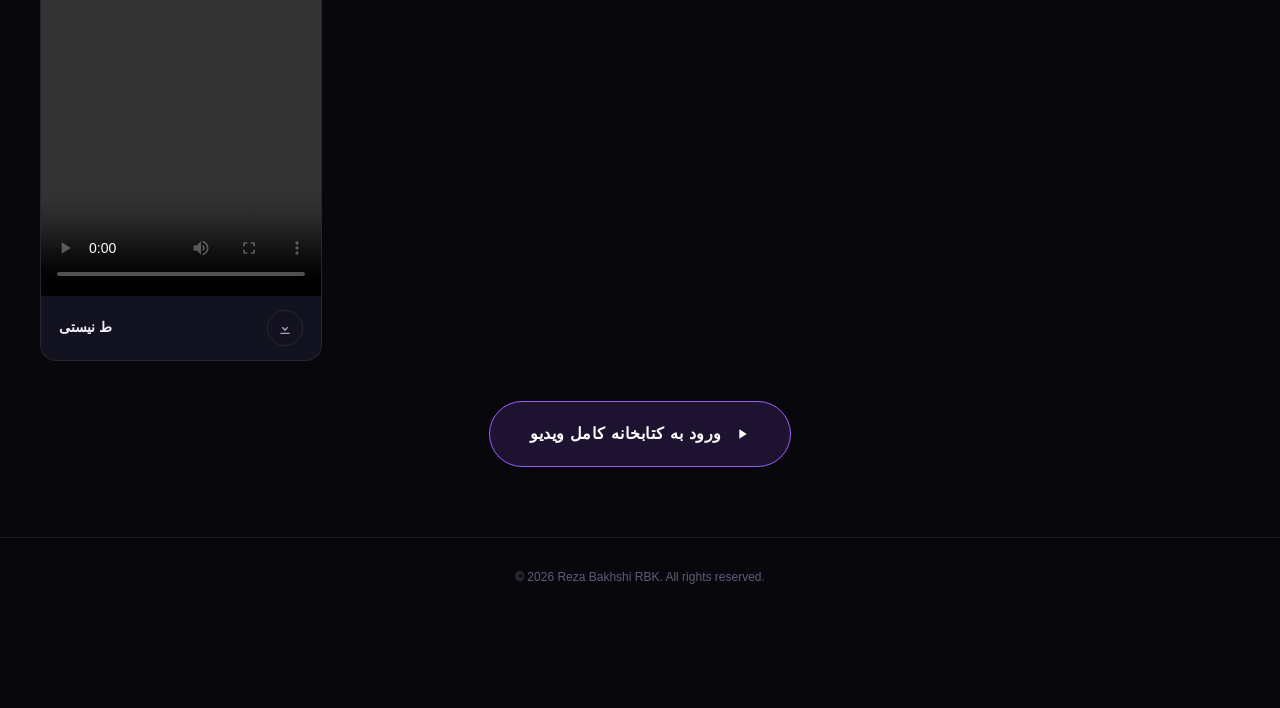
==== commit c0b24904: "Update index.html" ====
--- a/index.html
+++ b/index.html
@@ -118,7 +118,6 @@
 
 <footer>© <span id="year"></span> Reza Bakhshi RBK. All rights reserved.</footer>
 
-<!-- Sticky player -->
 <div class="player">
   <div class="p-track">
     <img id="playerCover" src="logo.jpg" alt="cover">
@@ -168,15 +167,7 @@
   });
 });
 
-/* =========================================================
-   FEATURED TRACKS shown on the HOME page only (a handful of
-   highlights). For the FULL categorized library your fans
-   browse, edit music.html instead — it has its own longer list.
-
-   title / src / cover / cover1 / cover2 / duration: same as before.
-   artist: the text shown under the track title — change this
-   to whatever you want (e.g. a featuring artist, or leave as is).
-========================================================= */
+
 const TRACKS = [
   { title: "Akharin nameh",
    artist: "Siavash Ghomayshi",
@@ -209,10 +200,7 @@
    duration: "03:59" }
 ];
 
-/* =========================================================
-   FEATURED VIDEOS shown on the HOME page only. For the full
-   categorized library, edit videos.html.
-========================================================= */
+
 const VIDEOS = [
   { title: " ... سرنوشت را باید از سر نوشت", src: "https://reza-board.reza-bakhshi-srbk.workers.dev/download/BAACAgQAAxkBAAPfanSkTA_oixCYQc1tTeiRBIsu0iQAAqILAAJafXVSQS8GM565rRk9BA/videos/file_276.mp4" },
   
@@ -223,7 +211,7 @@
    { title: "ط نیستی ", src: "https://reza-board.reza-bakhshi-srbk.workers.dev/download/BAACAgQAAxkBAAIBAWp4RTykvwIV_EtE0krY_ZCSAvLhAAIMCwACfnGdUiYfySrw7sRxPQQ/videos/file_329.mp4" }
 ];
 
-/* ---- render track grid ---- */
+
 const trackGrid = document.getElementById('trackGrid');
 TRACKS.forEach((t, i) => {
   const card = document.createElement('div');
@@ -252,7 +240,7 @@
   trackGrid.appendChild(card);
 });
 
-/* ---- render video grid ---- */
+
 const videoGrid = document.getElementById('videoGrid');
 VIDEOS.forEach(v => {
   const card = document.createElement('div');
@@ -270,7 +258,7 @@
   videoGrid.appendChild(card);
 });
 
-/* ---- player logic ---- */
+
 const audio = document.getElementById('audio');
 const playBtn = document.getElementById('playBtn');
 const heroPlayBtn = document.getElementById('heroPlayBtn');
--- a/style.css
+++ b/style.css
@@ -216,7 +216,7 @@
 @media (max-width:900px){.about-wrap{grid-template-columns:1fr;}}
 
 /* ===== VIDEOS ===== */
-.video-grid{display:grid;grid-template-columns:repeat(auto-fill,minmax(300px,1fr));gap:24px;}
+.video-grid{display:grid;grid-template-columns:repeat(auto-fill,minmax(260px,1fr));gap:24px;}
 .video-card{border:1px solid var(--line);border-radius:16px;overflow:hidden;background:var(--bg-card);}
 .video-card .frame-wrap{position:relative;aspect-ratio:9/16;background:#000;}
 .video-card video{width:100%;height:100%;display:block;object-fit:cover;}
@@ -250,7 +250,7 @@
 .contact-side p{color:var(--text-dim);font-size:15px;}
 @media (max-width:900px){.contact-wrap{grid-template-columns:1fr;}}
 
-.quote-grid{display:grid;grid-template-columns:repeat(auto-fill,minmax(260px,1fr));gap:24px;}
+.quote-grid{display:grid;grid-template-columns:repeat(auto-fill,minmax(300px,1fr));gap:24px;}
 .quote-card{
   background:var(--bg-card);border:1px solid var(--line);border-radius:16px;
   padding:28px 24px;display:flex;flex-direction:column;gap:14px;
@@ -311,7 +311,7 @@
   .p-play{width:46px;height:46px;}
   .p-play svg{width:18px;height:18px;}
 }
-/* تنظیم ویدیو در حالت تمام‌صفحه */
+
 video:fullscreen {
   object-fit: contain !important;
 }
